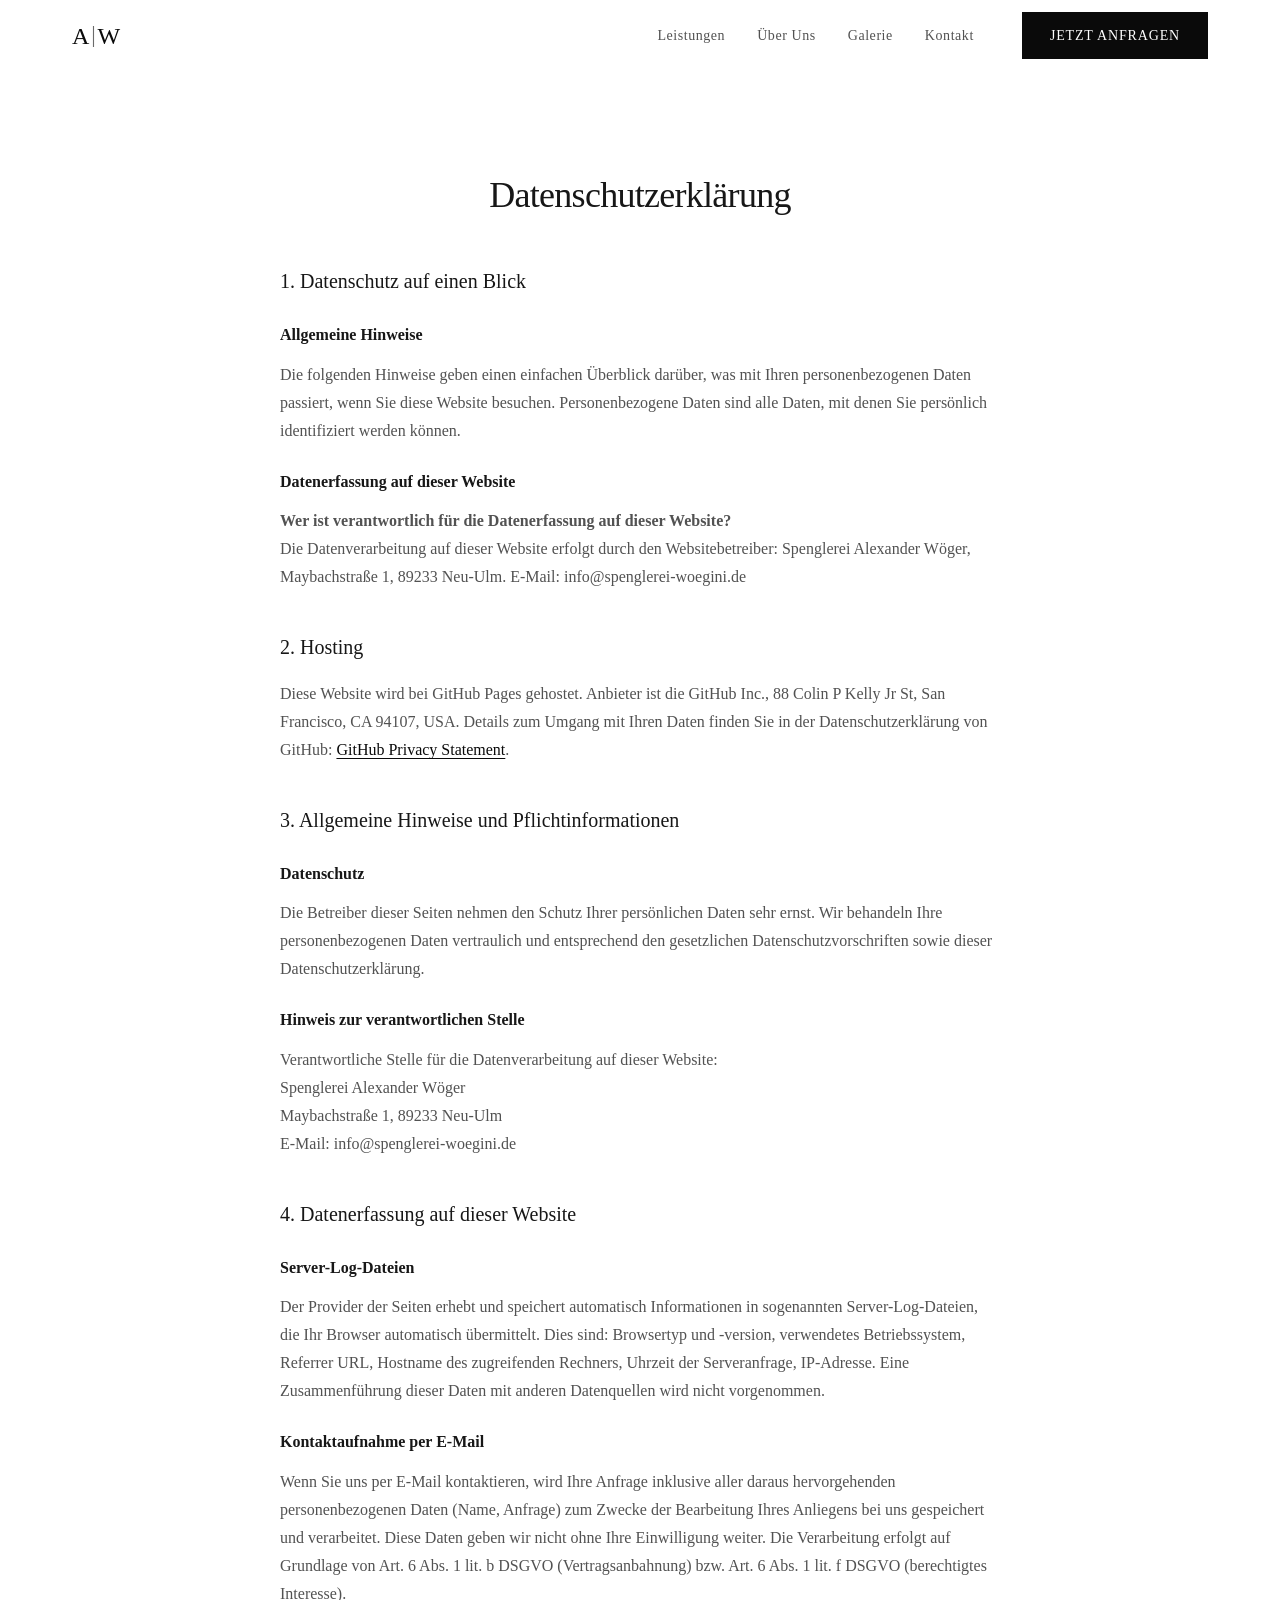
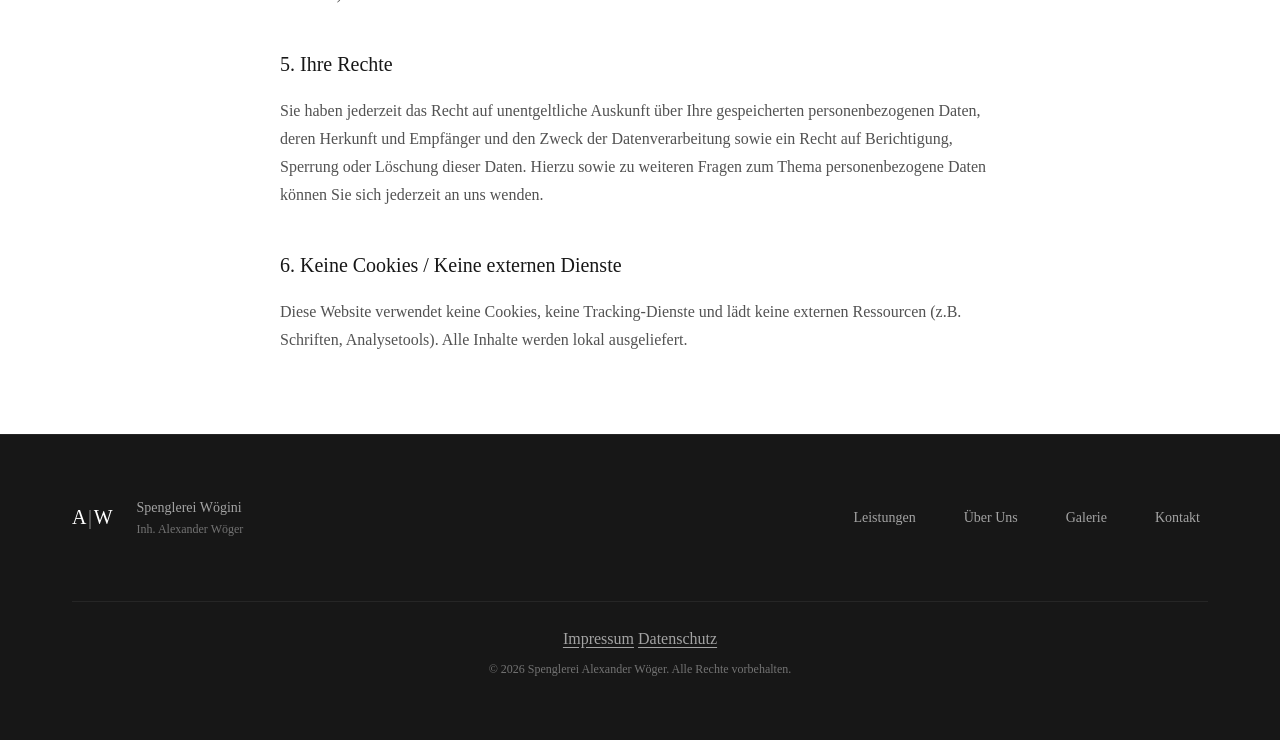
==== datenschutz.html @ 26935b61 "initial Co-authored-by: Copilot <copilot@github.com>" ====
<!DOCTYPE html>
<html lang="de">
<head>
  <meta charset="UTF-8">
  <meta name="viewport" content="width=device-width, initial-scale=1.0">
  <title>Datenschutzerklärung – Spenglerei Wögini</title>
  <meta name="description" content="Datenschutzerklärung der Spenglerei Wögini – Informationen zur Datenverarbeitung gemäß DSGVO.">
  <meta name="robots" content="noindex, follow">
  <link rel="canonical" href="https://spenglerei-woegini.de/datenschutz.html">
  <meta name="theme-color" content="#ffffff">
  <link rel="stylesheet" href="modern-normalize.css">
  <link rel="stylesheet" href="style.css">
</head>
<body>

  <header class="site-header" id="top">
    <nav class="nav" aria-label="Hauptnavigation">
      <a href="/" class="nav-logo" aria-label="Spenglerei Wögini – Startseite">
        <span class="nav-logo-letter">A</span><span class="nav-logo-pipe">|</span><span class="nav-logo-letter">W</span>
      </a>
      <button class="nav-toggle" aria-expanded="false" aria-controls="nav-menu" aria-label="Menü öffnen">
        <span class="nav-toggle-bar"></span>
        <span class="nav-toggle-bar"></span>
        <span class="nav-toggle-bar"></span>
      </button>
      <ul class="nav-menu" id="nav-menu" role="list">
        <li><a href="/#leistungen">Leistungen</a></li>
        <li><a href="/#ueber-uns">Über Uns</a></li>
        <li><a href="/#galerie">Galerie</a></li>
        <li><a href="/#kontakt">Kontakt</a></li>
        <li class="nav-cta"><a href="/#kontakt" class="btn btn-primary btn-nav">Jetzt anfragen</a></li>
      </ul>
    </nav>
  </header>

  <main>
    <section class="legal-section legal-page">
      <div class="container">
        <h1 class="section-title">Datenschutzerklärung</h1>
        <div class="legal-content">
          <h3>1. Datenschutz auf einen Blick</h3>
          <h4>Allgemeine Hinweise</h4>
          <p>Die folgenden Hinweise geben einen einfachen Überblick darüber, was mit Ihren personenbezogenen Daten passiert, wenn Sie diese Website besuchen. Personenbezogene Daten sind alle Daten, mit denen Sie persönlich identifiziert werden können.</p>

          <h4>Datenerfassung auf dieser Website</h4>
          <p><strong>Wer ist verantwortlich für die Datenerfassung auf dieser Website?</strong><br>
          Die Datenverarbeitung auf dieser Website erfolgt durch den Websitebetreiber: Spenglerei Alexander Wöger, Maybachstraße 1, 89233 Neu-Ulm. E-Mail: info@spenglerei-woegini.de</p>

          <h3>2. Hosting</h3>
          <p>Diese Website wird bei GitHub Pages gehostet. Anbieter ist die GitHub Inc., 88 Colin P Kelly Jr St, San Francisco, CA 94107, USA. Details zum Umgang mit Ihren Daten finden Sie in der Datenschutzerklärung von GitHub: <a href="https://docs.github.com/en/site-policy/privacy-policies/github-general-privacy-statement" target="_blank" rel="noopener noreferrer">GitHub Privacy Statement</a>.</p>

          <h3>3. Allgemeine Hinweise und Pflichtinformationen</h3>
          <h4>Datenschutz</h4>
          <p>Die Betreiber dieser Seiten nehmen den Schutz Ihrer persönlichen Daten sehr ernst. Wir behandeln Ihre personenbezogenen Daten vertraulich und entsprechend den gesetzlichen Datenschutzvorschriften sowie dieser Datenschutzerklärung.</p>

          <h4>Hinweis zur verantwortlichen Stelle</h4>
          <p>Verantwortliche Stelle für die Datenverarbeitung auf dieser Website:<br>
          Spenglerei Alexander Wöger<br>
          Maybachstraße 1, 89233 Neu-Ulm<br>
          E-Mail: info@spenglerei-woegini.de</p>

          <h3>4. Datenerfassung auf dieser Website</h3>
          <h4>Server-Log-Dateien</h4>
          <p>Der Provider der Seiten erhebt und speichert automatisch Informationen in sogenannten Server-Log-Dateien, die Ihr Browser automatisch übermittelt. Dies sind: Browsertyp und -version, verwendetes Betriebssystem, Referrer URL, Hostname des zugreifenden Rechners, Uhrzeit der Serveranfrage, IP-Adresse. Eine Zusammenführung dieser Daten mit anderen Datenquellen wird nicht vorgenommen.</p>

          <h4>Kontaktaufnahme per E-Mail</h4>
          <p>Wenn Sie uns per E-Mail kontaktieren, wird Ihre Anfrage inklusive aller daraus hervorgehenden personenbezogenen Daten (Name, Anfrage) zum Zwecke der Bearbeitung Ihres Anliegens bei uns gespeichert und verarbeitet. Diese Daten geben wir nicht ohne Ihre Einwilligung weiter. Die Verarbeitung erfolgt auf Grundlage von Art. 6 Abs. 1 lit. b DSGVO (Vertragsanbahnung) bzw. Art. 6 Abs. 1 lit. f DSGVO (berechtigtes Interesse).</p>

          <h3>5. Ihre Rechte</h3>
          <p>Sie haben jederzeit das Recht auf unentgeltliche Auskunft über Ihre gespeicherten personenbezogenen Daten, deren Herkunft und Empfänger und den Zweck der Datenverarbeitung sowie ein Recht auf Berichtigung, Sperrung oder Löschung dieser Daten. Hierzu sowie zu weiteren Fragen zum Thema personenbezogene Daten können Sie sich jederzeit an uns wenden.</p>

          <h3>6. Keine Cookies / Keine externen Dienste</h3>
          <p>Diese Website verwendet keine Cookies, keine Tracking-Dienste und lädt keine externen Ressourcen (z.B. Schriften, Analysetools). Alle Inhalte werden lokal ausgeliefert.</p>
        </div>
      </div>
    </section>
  </main>

  <footer class="site-footer">
    <div class="container">
      <div class="footer-inner">
        <div class="footer-brand">
          <div class="footer-logo" aria-hidden="true">
            <span>A</span><span>|</span><span>W</span>
          </div>
          <p>Spenglerei Wögini<br><small>Inh. Alexander Wöger</small></p>
        </div>
        <div class="footer-links">
          <a href="/#leistungen">Leistungen</a>
          <a href="/#ueber-uns">Über Uns</a>
          <a href="/#galerie">Galerie</a>
          <a href="/#kontakt">Kontakt</a>
        </div>
        <div class="footer-legal">
          <a href="/impressum.html">Impressum</a>
          <a href="/datenschutz.html">Datenschutz</a>
          <p>&copy; 2026 Spenglerei Alexander Wöger. Alle Rechte vorbehalten.</p>
        </div>
      </div>
    </div>
  </footer>

  <script>
    const navToggle = document.querySelector('.nav-toggle');
    const navMenu = document.querySelector('.nav-menu');
    navToggle.addEventListener('click', () => {
      const expanded = navToggle.getAttribute('aria-expanded') === 'true';
      navToggle.setAttribute('aria-expanded', String(!expanded));
      navMenu.classList.toggle('is-open');
    });
    navMenu.querySelectorAll('a').forEach(link => {
      link.addEventListener('click', () => {
        navToggle.setAttribute('aria-expanded', 'false');
        navMenu.classList.remove('is-open');
      });
    });
  </script>
</body>
</html>
---- style.css ----
/* ===================================================
   SPENGLEREI WÖGINI — Production Website
   Aesthetic: Architectural Precision / Monochrome 3D
   
   Theme: Custom "Architectural Monochrome"
   - Palette: Pure black/white with warm grays
   - Typography: Georgia (logo+display), Georgia (body) 
   - Personality: Industrial precision meets craftsmanship
   - Depth: 3D perspective transforms, layered shadows
   =================================================== */

/* --- Design Tokens (ckm-design-system pattern) --- */
:root {
  /* Primitive Tokens */
  --black: #0a0a0a;
  --white: #ffffff;
  --gray-50: #fafafa;
  --gray-100: #f5f5f5;
  --gray-200: #e5e5e5;
  --gray-300: #d4d4d4;
  --gray-400: #a3a3a3;
  --gray-500: #737373;
  --gray-600: #525252;
  --gray-700: #404040;
  --gray-800: #262626;
  --gray-900: #171717;

  /* Semantic Tokens */
  --color-surface: var(--white);
  --color-surface-alt: var(--gray-50);
  --color-surface-elevated: var(--white);
  --color-surface-inverse: var(--black);
  --color-text-primary: var(--gray-900);
  --color-text-secondary: var(--gray-600);
  --color-text-tertiary: var(--gray-500);
  --color-text-inverse: var(--gray-100);
  --color-border: var(--gray-200);
  --color-border-subtle: var(--gray-100);
  --color-accent: var(--black);

  /* Typography */
  --font-logo: Georgia, "Times New Roman", serif;
  --font-display: Georgia, "Times New Roman", serif;
  --font-body: Georgia, "Times New Roman", serif;

  /* Type Scale (1.25 ratio) */
  --text-xs: 0.75rem;
  --text-sm: 0.875rem;
  --text-base: 1rem;
  --text-lg: 1.125rem;
  --text-xl: 1.25rem;
  --text-2xl: 1.5rem;
  --text-3xl: 1.875rem;
  --text-4xl: 2.25rem;
  --text-5xl: 3rem;

  /* Spacing Scale (4px base) */
  --space-1: 0.25rem;   /* 4px */
  --space-2: 0.5rem;    /* 8px */
  --space-3: 0.75rem;   /* 12px */
  --space-4: 1rem;      /* 16px */
  --space-5: 1.25rem;   /* 20px */
  --space-6: 1.5rem;    /* 24px */
  --space-8: 2rem;      /* 32px */
  --space-10: 2.5rem;   /* 40px */
  --space-12: 3rem;     /* 48px */
  --space-16: 4rem;     /* 64px */
  --space-20: 5rem;     /* 80px */
  --space-24: 6rem;     /* 96px */
  --space-32: 8rem;     /* 128px */

  /* Layout */
  --container-max: 1200px;
  --nav-height: 72px;

  /* Shadows (3D Depth System) */
  --shadow-xs: 0 1px 2px rgba(10,10,10,0.04);
  --shadow-sm: 0 1px 3px rgba(10,10,10,0.06), 0 2px 8px rgba(10,10,10,0.04);
  --shadow-md: 0 4px 12px rgba(10,10,10,0.06), 0 8px 24px rgba(10,10,10,0.04);
  --shadow-lg: 0 8px 24px rgba(10,10,10,0.08), 0 16px 48px rgba(10,10,10,0.06);
  --shadow-xl: 0 16px 32px rgba(10,10,10,0.08), 0 24px 64px rgba(10,10,10,0.1);
  --shadow-3d: 
    0 1px 1px rgba(10,10,10,0.02),
    0 2px 4px rgba(10,10,10,0.03),
    0 4px 8px rgba(10,10,10,0.04),
    0 8px 16px rgba(10,10,10,0.05),
    0 16px 32px rgba(10,10,10,0.04);

  /* Transitions */
  --ease-out: cubic-bezier(0.16, 1, 0.3, 1);
  --ease-in-out: cubic-bezier(0.65, 0, 0.35, 1);
  --duration-fast: 150ms;
  --duration-base: 250ms;
  --duration-slow: 400ms;

  /* Z-Index Scale */
  --z-base: 0;
  --z-above: 10;
  --z-nav: 100;
  --z-overlay: 200;
  --z-modal: 300;
}

/* --- Base Styles --- */
*,
*::before,
*::after {
  box-sizing: border-box;
}

html {
  font-size: 16px;
  scroll-behavior: smooth;
  scroll-padding-top: calc(var(--nav-height) + var(--space-12));
}

body {
  font-family: var(--font-body);
  font-size: var(--text-base);
  line-height: 1.65;
  color: var(--color-text-primary);
  background-color: var(--color-surface);
  -webkit-font-smoothing: antialiased;
  -moz-osx-font-smoothing: grayscale;
  touch-action: manipulation;
  overflow-x: hidden;
}

img {
  display: block;
  max-width: 100%;
  height: auto;
}

a {
  color: var(--color-accent);
  text-decoration: none;
  transition: color var(--duration-fast) var(--ease-out);
}

a:hover {
  color: var(--color-text-secondary);
}

/* --- Focus Styles (Accessibility – CRITICAL) --- */
:focus-visible {
  outline: 2px solid var(--color-accent);
  outline-offset: 3px;
}

.kontakt :focus-visible,
.site-footer :focus-visible {
  outline-color: var(--white);
}

/* --- Scroll Margin for Anchor Navigation --- */
[id] {
  scroll-margin-top: calc(var(--nav-height) + var(--space-12));
}

/* --- Container --- */
.container {
  max-width: var(--container-max);
  margin: 0 auto;
  padding: 0 var(--space-8);
}

/* --- Section Titles --- */
.section-title {
  font-family: var(--font-display);
  font-size: clamp(var(--text-3xl), 4vw, var(--text-4xl));
  font-weight: 400;
  color: var(--color-text-primary);
  text-align: center;
  margin-bottom: var(--space-4);
  letter-spacing: -0.02em;
  text-wrap: balance;
}

.section-subtitle {
  font-size: var(--text-lg);
  color: var(--color-text-tertiary);
  text-align: center;
  margin-bottom: var(--space-16);
  text-wrap: balance;
}

/* --- Buttons (Touch target min 44px) --- */
.btn {
  display: inline-flex;
  align-items: center;
  justify-content: center;
  font-family: var(--font-body);
  font-size: var(--text-sm);
  font-weight: 400;
  letter-spacing: 0.06em;
  text-transform: uppercase;
  padding: 0.875rem 2rem;
  min-height: 48px;
  border: none;
  cursor: pointer;
  transition: 
    background-color var(--duration-base) var(--ease-out),
    box-shadow var(--duration-base) var(--ease-out),
    transform var(--duration-fast) var(--ease-out);
}

.btn-primary {
  background-color: var(--color-accent);
  color: var(--white);
  box-shadow: var(--shadow-md);
}

.btn-primary:hover {
  background-color: var(--gray-800);
  color: var(--white);
  box-shadow: var(--shadow-lg);
  transform: translateY(-2px);
}

.btn-primary:active {
  transform: translateY(0);
  box-shadow: var(--shadow-sm);
}

.btn-lg {
  font-size: var(--text-base);
  padding: 1.1rem 2.75rem;
  min-height: 52px;
}

/* ===================================================
   NAVIGATION
   =================================================== */
.site-header {
  position: fixed;
  top: 0;
  left: 0;
  right: 0;
  z-index: var(--z-nav);
  height: var(--nav-height);
  background-color: rgba(255, 255, 255, 0.92);
  backdrop-filter: blur(16px);
  -webkit-backdrop-filter: blur(16px);
  border-bottom: 1px solid transparent;
  transition: 
    border-color var(--duration-base) var(--ease-out),
    box-shadow var(--duration-base) var(--ease-out);
}

.site-header.is-scrolled {
  border-bottom-color: var(--color-border);
  box-shadow: var(--shadow-xs);
}

.nav {
  display: flex;
  align-items: center;
  justify-content: space-between;
  max-width: var(--container-max);
  margin: 0 auto;
  padding: 0 var(--space-8);
  height: 100%;
}

.nav-logo {
  display: flex;
  align-items: center;
  gap: 0;
  text-decoration: none;
  transition: opacity var(--duration-fast) var(--ease-out);
}

.nav-logo:hover {
  opacity: 0.7;
}

.nav-logo-letter {
  font-family: var(--font-logo);
  font-size: 1.5rem;
  font-weight: 400;
  color: var(--black);
  line-height: 1;
}

.nav-logo-pipe {
  font-family: var(--font-logo);
  font-size: 1.4rem;
  font-weight: 300;
  color: var(--black);
  margin: 0 0.08em;
  line-height: 1;
  opacity: 0.6;
}

.nav-menu {
  display: flex;
  align-items: center;
  gap: var(--space-8);
  list-style: none;
  margin: 0;
  padding: 0;
}

.nav-menu a {
  font-size: var(--text-sm);
  font-weight: 400;
  letter-spacing: 0.04em;
  color: var(--color-text-secondary);
  padding: var(--space-2) 0;
  position: relative;
  transition: color var(--duration-fast) var(--ease-out);
}

.nav-menu a::after {
  content: "";
  position: absolute;
  bottom: -2px;
  left: 0;
  width: 0;
  height: 1px;
  background-color: var(--color-accent);
  transition: width var(--duration-base) var(--ease-out);
}

.nav-menu a:hover {
  color: var(--color-text-primary);
}

.nav-menu a:hover::after {
  width: 100%;
}

/* Hamburger (min 44px touch target) */
.nav-toggle {
  display: none;
  flex-direction: column;
  justify-content: center;
  align-items: center;
  gap: 5px;
  width: 48px;
  height: 48px;
  padding: 12px;
  background: none;
  border: none;
  cursor: pointer;
  -webkit-tap-highlight-color: transparent;
}

.nav-toggle-bar {
  display: block;
  width: 22px;
  height: 2px;
  background-color: var(--black);
  transition: 
    transform var(--duration-base) var(--ease-out),
    opacity var(--duration-fast) var(--ease-out);
  transform-origin: center;
}

/* Animated hamburger → X */
.nav-toggle[aria-expanded="true"] .nav-toggle-bar:nth-child(1) {
  transform: translateY(7px) rotate(45deg);
}

.nav-toggle[aria-expanded="true"] .nav-toggle-bar:nth-child(2) {
  opacity: 0;
}

.nav-toggle[aria-expanded="true"] .nav-toggle-bar:nth-child(3) {
  transform: translateY(-7px) rotate(-45deg);
}

/* ===================================================
   HERO
   =================================================== */
.hero {
  padding-top: calc(var(--nav-height) + var(--space-20));
  padding-bottom: var(--space-32);
  background-color: #e8e8e8;
  position: relative;
  overflow: hidden;
}

/* Brushed metal — diagonal streaks */
.hero::before {
  content: "";
  position: absolute;
  inset: 0;
  background:
    repeating-linear-gradient(
      135deg,
      transparent,
      transparent 1px,
      rgba(255,255,255,0.07) 1px,
      rgba(255,255,255,0.07) 2px,
      transparent 2px,
      transparent 4px
    ),
    repeating-linear-gradient(
      135deg,
      transparent,
      transparent 3px,
      rgba(0,0,0,0.03) 3px,
      rgba(0,0,0,0.03) 4px,
      transparent 4px,
      transparent 9px
    ),
    linear-gradient(135deg, rgba(255,255,255,0.15) 0%, transparent 40%, rgba(0,0,0,0.06) 70%, transparent 100%);
  pointer-events: none;
}

/* Fine noise grain for metallic texture */
.hero::after {
  content: "";
  position: absolute;
  inset: 0;
  opacity: 0.06;
  background-image: url("data:image/svg+xml,%3Csvg viewBox='0 0 256 256' xmlns='http://www.w3.org/2000/svg'%3E%3Cfilter id='n'%3E%3CfeTurbulence type='fractalNoise' baseFrequency='1.2' numOctaves='4' stitchTiles='stitch'/%3E%3C/filter%3E%3Crect width='100%25' height='100%25' filter='url(%23n)'/%3E%3C/svg%3E");
  background-size: 150px;
  mix-blend-mode: multiply;
  pointer-events: none;
}

.hero-inner {
  max-width: var(--container-max);
  margin: 0 auto;
  padding: 0 var(--space-8);
  display: grid;
  grid-template-columns: 1fr 1fr;
  gap: var(--space-16);
  align-items: center;
  position: relative;
  z-index: 1;
}

.hero-content {
  position: relative;
}

/* Logo — Georgia only */
.hero-logo {
  display: flex;
  align-items: center;
  margin-bottom: var(--space-8);
  animation: fadeInUp 0.8s var(--ease-out) 0.1s both;
}

.hero-logo-letter {
  font-family: var(--font-logo);
  font-size: clamp(4rem, 8vw, 5.5rem);
  font-weight: 400;
  color: var(--black);
  line-height: 1;
  display: inline-block;
  width: 0.72em;
  text-align: center;
}

.hero-logo-pipe {
  font-family: var(--font-logo);
  font-size: clamp(3.5rem, 7vw, 5rem);
  font-weight: 300;
  color: var(--black);
  margin: 0 0.04em;
  line-height: 1;
  opacity: 0.5;
}

.hero-title {
  font-family: var(--font-display);
  font-size: clamp(var(--text-xl), 2.5vw, var(--text-2xl));
  font-weight: 400;
  color: var(--color-text-primary);
  letter-spacing: 0.12em;
  text-transform: uppercase;
  margin-bottom: var(--space-6);
  animation: fadeInUp 0.8s var(--ease-out) 0.2s both;
  text-wrap: balance;
}

.hero-slogan {
  font-family: var(--font-display);
  font-size: clamp(var(--text-lg), 2vw, var(--text-xl));
  font-style: italic;
  font-weight: 400;
  color: var(--color-text-secondary);
  margin-bottom: var(--space-8);
  animation: fadeInUp 0.8s var(--ease-out) 0.35s both;
}

/* Title Carousel */
.hero-carousel {
  height: 24px;
  overflow: hidden;
  margin-bottom: var(--space-10);
  animation: fadeInUp 0.8s var(--ease-out) 0.5s both;
}

.hero-carousel-track {
  display: flex;
  flex-direction: column;
  animation: heroCarousel 12s var(--ease-in-out) 2s infinite;
}

.hero-carousel-track span {
  font-family: var(--font-display);
  font-size: var(--text-base);
  font-style: italic;
  color: var(--color-text-tertiary);
  letter-spacing: 0.04em;
  height: 24px;
  line-height: 24px;
  flex-shrink: 0;
}

@keyframes heroCarousel {
  0%, 16%    { transform: translateY(0); }
  20%, 36%   { transform: translateY(-24px); }
  40%, 56%   { transform: translateY(-48px); }
  60%, 76%   { transform: translateY(-72px); }
  80%, 96%   { transform: translateY(-96px); }
  100%       { transform: translateY(0); }
}

.hero .btn {
  animation: fadeInUp 0.8s var(--ease-out) 0.65s both;
}

/* Portrait — 3D perspective frame */
.hero-portrait {
  position: relative;
  z-index: 1;
  display: flex;
  flex-direction: column;
  align-items: center;
  animation: fadeInUp 0.8s var(--ease-out) 0.3s both;
}

.hero-portrait-frame {
  position: relative;
  width: 100%;
  max-width: 520px;
  aspect-ratio: 4 / 3;
  overflow: hidden;
  /* Multi-layer 3D shadow for depth */
  box-shadow: var(--shadow-3d);
  /* 3D tilt */
  transform: perspective(1000px) rotateY(-4deg) rotateX(2deg);
  transition: 
    transform var(--duration-slow) var(--ease-out),
    box-shadow var(--duration-slow) var(--ease-out);
}

.hero-portrait-frame:hover {
  transform: perspective(1000px) rotateY(-1deg) rotateX(0.5deg);
  box-shadow: var(--shadow-xl);
}

.hero-portrait-frame img {
  width: 100%;
  height: 100%;
  object-fit: cover;
  object-position: center center;
}

/* Architectural frame lines */
.hero-portrait-frame::before {
  content: "";
  position: absolute;
  inset: var(--space-4);
  border: 1px solid rgba(255,255,255,0.2);
  pointer-events: none;
  z-index: 1;
}

.hero-portrait-frame::after {
  content: "";
  position: absolute;
  inset: 0;
  background: linear-gradient(180deg, transparent 60%, rgba(10,10,10,0.15) 100%);
  pointer-events: none;
}

.hero-portrait-caption {
  margin-top: var(--space-6);
  font-family: var(--font-display);
  font-size: var(--text-base);
  color: var(--color-text-secondary);
  text-align: center;
  line-height: 1.5;
}

.hero-portrait-caption span {
  font-size: var(--text-sm);
  color: var(--color-text-tertiary);
  font-style: italic;
}

/* ===================================================
   LEISTUNGEN (Services)
   =================================================== */
.leistungen {
  padding: var(--space-20) 0;
  background-color: var(--color-surface);
  position: relative;
}

.services-grid {
  display: grid;
  grid-template-columns: repeat(3, 1fr);
  gap: var(--space-6);
}

.service-card {
  background: var(--color-surface);
  border: 1px solid var(--color-border);
  padding: var(--space-10);
  position: relative;
  /* 3D card depth */
  box-shadow: var(--shadow-3d);
  transform: perspective(800px) translateZ(0);
  transition: 
    transform var(--duration-base) var(--ease-out),
    box-shadow var(--duration-base) var(--ease-out),
    border-color var(--duration-base) var(--ease-out);
}

.service-card:hover {
  box-shadow: var(--shadow-lg);
  transform: perspective(800px) translateZ(8px);
  border-color: var(--gray-300);
}

/* Top accent line */
.service-card::before {
  content: "";
  position: absolute;
  top: 0;
  left: 0;
  right: 0;
  height: 2px;
  background: var(--black);
  transform: scaleX(0);
  transform-origin: left;
  transition: transform var(--duration-base) var(--ease-out);
}

.service-card:hover::before {
  transform: scaleX(1);
}

.service-card-icon {
  width: 44px;
  height: 44px;
  margin-bottom: var(--space-6);
  color: var(--black);
}

.service-card-icon svg {
  width: 100%;
  height: 100%;
}

.service-card h3 {
  font-family: var(--font-display);
  font-size: var(--text-lg);
  font-weight: 400;
  color: var(--color-text-primary);
  margin-bottom: var(--space-3);
}

.service-card p {
  font-size: var(--text-sm);
  color: var(--color-text-secondary);
  line-height: 1.7;
  margin-bottom: var(--space-6);
}

.service-card-btn {
  font-family: var(--font-body);
  font-size: var(--text-xs);
  font-weight: 400;
  color: var(--color-text-primary);
  background: none;
  border: none;
  padding: var(--space-3) 0;
  cursor: pointer;
  letter-spacing: 0.08em;
  text-transform: uppercase;
  border-bottom: 1px solid var(--color-border);
  transition: border-color var(--duration-fast) var(--ease-out);
  min-height: 44px;
  display: inline-flex;
  align-items: center;
  -webkit-tap-highlight-color: transparent;
}

.service-card-btn:hover {
  border-color: var(--color-accent);
}

.service-card-btn[aria-expanded="true"] {
  border-color: var(--color-accent);
}

/* Service Detail (expandable) */
.service-detail {
  margin-top: var(--space-6);
  padding-top: var(--space-6);
  border-top: 1px solid var(--color-border-subtle);
  animation: fadeIn var(--duration-base) var(--ease-out);
}

@keyframes fadeIn {
  from { opacity: 0; }
  to { opacity: 1; }
}

.service-detail ul {
  list-style: none;
  padding: 0;
  margin: 0;
}

.service-detail li {
  font-size: var(--text-sm);
  color: var(--color-text-secondary);
  padding: var(--space-2) 0;
  padding-left: var(--space-6);
  position: relative;
  line-height: 1.6;
}

.service-detail li::before {
  content: "";
  position: absolute;
  left: 0;
  top: 50%;
  width: 10px;
  height: 1px;
  background-color: var(--gray-400);
}

/* Extra Services */
.services-extra {
  text-align: center;
  margin-top: var(--space-8);
}

.services-extra h3 {
  font-family: var(--font-display);
  font-size: var(--text-base);
  font-weight: 400;
  color: var(--color-text-secondary);
  margin-bottom: var(--space-6);
}

.services-extra-list {
  list-style: none;
  padding: 0;
  margin: 0;
  display: flex;
  flex-wrap: wrap;
  justify-content: center;
  gap: var(--space-3);
}

.services-extra-list li {
  font-size: var(--text-xs);
  color: var(--color-text-secondary);
  padding: var(--space-1) var(--space-4);
  border: 1px solid var(--color-border);
  background: var(--color-surface-elevated);
  transition: border-color var(--duration-fast) var(--ease-out);
}

.services-extra-list li:hover {
  border-color: var(--gray-400);
}

/* ===================================================
   ÜBER UNS (About)
   =================================================== */
.ueber-uns {
  padding: var(--space-20) 0;
  background-color: var(--color-surface);
  position: relative;
}

/* Subtle texture */
.ueber-uns::before {
  content: "";
  position: absolute;
  inset: 0;
  opacity: 0.015;
  background-image: url("data:image/svg+xml,%3Csvg viewBox='0 0 256 256' xmlns='http://www.w3.org/2000/svg'%3E%3Cfilter id='n'%3E%3CfeTurbulence type='fractalNoise' baseFrequency='0.8' numOctaves='3' stitchTiles='stitch'/%3E%3C/filter%3E%3Crect width='100%25' height='100%25' filter='url(%23n)'/%3E%3C/svg%3E");
  pointer-events: none;
}

.about-content {
  display: grid;
  grid-template-columns: 1fr 2fr;
  gap: var(--space-16);
  align-items: start;
  position: relative;
}

/* About portrait */
.about-portrait {
  display: flex;
  flex-direction: column;
  align-items: center;
}

.about-portrait-frame {
  position: relative;
  width: 100%;
  aspect-ratio: 3 / 4;
  overflow: hidden;
  box-shadow: var(--shadow-3d);
  transform: perspective(800px) rotateY(3deg) rotateX(1deg);
  transition: transform var(--duration-slow) var(--ease-out);
}

.about-portrait-frame:hover {
  transform: perspective(800px) rotateY(1deg) rotateX(0.5deg);
}

.about-portrait-frame img {
  width: 100%;
  height: 100%;
  object-fit: cover;
  object-position: center top;
}

.about-portrait-caption {
  margin-top: var(--space-4);
  font-family: var(--font-display);
  font-size: var(--text-sm);
  color: var(--color-text-secondary);
  text-align: center;
  line-height: 1.5;
}

.about-portrait-caption span {
  font-size: var(--text-xs);
  color: var(--color-text-tertiary);
}

.about-text p {
  font-size: var(--text-base);
  line-height: 1.8;
  color: var(--color-text-secondary);
  margin-bottom: var(--space-6);
}

.about-text p:last-child {
  margin-bottom: 0;
}

.about-highlight {
  font-family: var(--font-display);
  font-size: var(--text-lg);
  color: var(--color-text-primary);
  padding-top: var(--space-6);
  border-top: 1px solid var(--color-border);
  margin-top: var(--space-6);
}

/* Stats — horizontal row below text */
.about-stats {
  display: flex;
  flex-direction: row;
  gap: 0;
  padding: var(--space-8);
  margin-top: var(--space-10);
  background: var(--color-surface-elevated);
  box-shadow: var(--shadow-lg);
}

.stat {
  flex: 1;
  text-align: center;
  padding: var(--space-4) var(--space-6);
  border-right: 1px solid var(--color-border-subtle);
}

.stat:last-child {
  border-right: none;
}

.stat-number {
  display: block;
  font-family: var(--font-display);
  font-size: var(--text-2xl);
  font-weight: 400;
  font-variant-numeric: tabular-nums;
  color: var(--color-text-primary);
  margin-bottom: var(--space-1);
}

.stat-label {
  font-size: var(--text-xs);
  color: var(--color-text-tertiary);
  text-transform: uppercase;
  letter-spacing: 0.12em;
}

/* ===================================================
   GALERIE (Gallery)
   =================================================== */
.galerie {
  padding: var(--space-20) 0 var(--space-12);
  background-color: var(--color-surface-alt);
  overflow: hidden;
}

.gallery-strip {
  margin-top: var(--space-10);
  overflow-x: auto;
  position: relative;
  -webkit-overflow-scrolling: touch;
  scrollbar-width: none;
  cursor: grab;
  user-select: none;
}

.gallery-strip:active {
  cursor: grabbing;
}

.gallery-strip::-webkit-scrollbar {
  display: none;
}

/* Fade edges - on .galerie to stay fixed over scroll */
.galerie {
  position: relative;
}

.galerie::before,
.galerie::after {
  content: "";
  position: absolute;
  top: 0;
  bottom: 0;
  width: 100px;
  z-index: var(--z-above);
  pointer-events: none;
}

.galerie::before {
  left: 0;
  background: linear-gradient(90deg, var(--color-surface-alt), transparent);
}

.galerie::after {
  right: 0;
  background: linear-gradient(270deg, var(--color-surface-alt), transparent);
}

.gallery-track {
  display: flex;
  gap: var(--space-4);
  width: max-content;
  padding: 0 var(--space-8);
}

.gallery-item {
  flex-shrink: 0;
  width: 320px;
  overflow: visible;
  margin: 0;
  box-shadow: var(--shadow-md);
  cursor: grab;
  /* 3D lift on hover */
  transform: perspective(600px) translateZ(0);
  transition: 
    box-shadow var(--duration-base) var(--ease-out),
    transform var(--duration-base) var(--ease-out);
}

.gallery-item img {
  display: block;
  width: 100%;
  height: 240px;
  object-fit: cover;
  -webkit-user-drag: none;
  user-select: none;
  pointer-events: none;
}

.gallery-item:hover {
  box-shadow: var(--shadow-lg);
  transform: perspective(600px) translateZ(10px);
}

.gallery-item:hover img {
  transform: scale(1.04);
}

@keyframes galleryScroll {
  0% {
    transform: translateX(0);
  }
  100% {
    transform: translateX(-50%);
  }
}

/* ===================================================
   KONTAKT (Contact)
   =================================================== */
.kontakt {
  padding: var(--space-20) 0;
  background-color: var(--color-surface-inverse);
  color: var(--color-text-inverse);
  position: relative;
}

/* Architectural corner accent */
.kontakt::before {
  content: "";
  position: absolute;
  top: var(--space-12);
  left: var(--space-12);
  width: 60px;
  height: 60px;
  border-left: 1px solid var(--gray-700);
  border-top: 1px solid var(--gray-700);
  pointer-events: none;
  opacity: 0.5;
}

.kontakt::after {
  content: "";
  position: absolute;
  bottom: var(--space-12);
  right: var(--space-12);
  width: 60px;
  height: 60px;
  border-right: 1px solid var(--gray-700);
  border-bottom: 1px solid var(--gray-700);
  pointer-events: none;
  opacity: 0.5;
}

.kontakt .section-title {
  color: var(--white);
}

.kontakt .section-subtitle {
  color: var(--gray-400);
}

.contact-grid {
  display: grid;
  grid-template-columns: 1fr 1fr;
  gap: var(--space-16);
  align-items: start;
}

.contact-info {
  display: flex;
  flex-direction: column;
  gap: var(--space-8);
}

.contact-item h3 {
  font-family: var(--font-display);
  font-size: var(--text-xs);
  font-weight: 400;
  text-transform: uppercase;
  letter-spacing: 0.12em;
  color: var(--gray-400);
  margin-bottom: var(--space-2);
}

.contact-item address,
.contact-item p {
  font-style: normal;
  font-size: var(--text-base);
  line-height: 1.75;
  color: var(--gray-200);
}

.contact-item a {
  color: var(--white);
  border-bottom: 1px solid var(--gray-600);
  padding-bottom: 2px;
  transition: border-color var(--duration-fast) var(--ease-out);
}

.contact-item a:hover {
  color: var(--white);
  border-color: var(--white);
}

.contact-cta {
  display: flex;
  flex-direction: column;
  align-items: flex-start;
  gap: var(--space-6);
}

.contact-cta-buttons {
  display: flex;
  flex-direction: column;
  gap: var(--space-3);
  width: 100%;
}

.contact-cta-buttons .btn {
  text-align: center;
  width: 100%;
}

.contact-cta p {
  font-size: var(--text-lg);
  color: var(--gray-300);
  line-height: 1.75;
}

.kontakt .btn-primary {
  background-color: var(--white);
  color: var(--black);
}

.kontakt .btn-primary:hover {
  background-color: var(--gray-200);
  color: var(--black);
  transform: translateY(-2px);
}

/* ===================================================
   FOOTER
   =================================================== */
.site-footer {
  padding: var(--space-12) 0;
  background-color: var(--gray-900);
  border-top: 1px solid var(--gray-800);
}

.footer-inner {
  display: flex;
  align-items: center;
  justify-content: space-between;
  flex-wrap: wrap;
  gap: var(--space-8);
}

.footer-brand {
  display: flex;
  align-items: center;
  gap: var(--space-6);
}

.footer-logo {
  font-family: var(--font-logo);
  font-size: var(--text-xl);
  color: var(--white);
  display: flex;
  align-items: center;
}

.footer-logo span:nth-child(2) {
  font-weight: 300;
  margin: 0 0.08em;
  opacity: 0.5;
}

.footer-brand p {
  font-size: var(--text-sm);
  color: var(--gray-400);
  line-height: 1.5;
}

.footer-brand small {
  font-size: var(--text-xs);
  color: var(--gray-500);
}

.footer-links {
  display: flex;
  gap: var(--space-8);
}

.footer-links a {
  font-size: var(--text-sm);
  color: var(--gray-400);
  transition: color var(--duration-fast) var(--ease-out);
  padding: var(--space-2);
  min-height: 44px;
  display: inline-flex;
  align-items: center;
}

.footer-links a:hover {
  color: var(--white);
}

.footer-legal p {
  font-size: var(--text-xs);
  color: var(--gray-500);
  margin-top: var(--space-2);
}

/* ===================================================
   ANIMATIONS
   =================================================== */
@keyframes fadeInUp {
  from {
    opacity: 0;
    transform: translateY(20px);
  }
  to {
    opacity: 1;
    transform: translateY(0);
  }
}

/* ===================================================
   SCROLL-TRIGGERED 3D REVEALS
   =================================================== */

/* Base state — hidden until in view */
[data-reveal] {
  opacity: 0;
  transition:
    opacity 0.7s var(--ease-out),
    transform 0.7s var(--ease-out);
  will-change: opacity, transform;
}

[data-reveal="up"] {
  transform: perspective(800px) translateY(60px) rotateX(4deg);
}

[data-reveal="left"] {
  transform: perspective(800px) translateX(-40px) rotateY(6deg);
}

[data-reveal="right"] {
  transform: perspective(800px) translateX(40px) rotateY(-6deg);
}

[data-reveal="scale"] {
  transform: perspective(800px) scale(0.92) translateZ(-30px);
}

/* Revealed state */
[data-reveal].is-visible {
  opacity: 1;
  transform: perspective(800px) translateY(0) translateX(0) rotateX(0) rotateY(0) scale(1) translateZ(0);
}

/* Staggered children */
[data-reveal-stagger] > * {
  opacity: 0;
  transform: perspective(600px) translateY(40px) rotateX(3deg);
  transition:
    opacity 0.5s var(--ease-out),
    transform 0.5s var(--ease-out);
}

[data-reveal-stagger].is-visible > *:nth-child(1) { transition-delay: 0.05s; }
[data-reveal-stagger].is-visible > *:nth-child(2) { transition-delay: 0.12s; }
[data-reveal-stagger].is-visible > *:nth-child(3) { transition-delay: 0.19s; }
[data-reveal-stagger].is-visible > *:nth-child(4) { transition-delay: 0.26s; }
[data-reveal-stagger].is-visible > *:nth-child(5) { transition-delay: 0.33s; }
[data-reveal-stagger].is-visible > *:nth-child(6) { transition-delay: 0.40s; }

[data-reveal-stagger].is-visible > * {
  opacity: 1;
  transform: perspective(600px) translateY(0) rotateX(0);
}

/* Respect motion preference */
@media (prefers-reduced-motion: reduce) {
  [data-reveal],
  [data-reveal-stagger] > * {
    opacity: 1;
    transform: none;
    transition: none;
  }
}

/* ===================================================
   RESPONSIVE
   =================================================== */

/* Tablet (1024px) */
@media (max-width: 1024px) {
  .hero-inner {
    gap: var(--space-10);
  }

  .services-grid {
    grid-template-columns: repeat(2, 1fr);
  }

  .about-content {
    grid-template-columns: 1fr;
    gap: var(--space-10);
  }

  .about-portrait {
    max-width: 280px;
  }

  .about-portrait-frame {
    transform: none;
  }

  .about-portrait-frame:hover {
    transform: none;
  }

  .kontakt::before,
  .kontakt::after {
    display: none;
  }

  .contact-grid {
    gap: var(--space-10);
  }
}

/* Mobile CTA: hidden on desktop, shown on mobile */
.nav-cta-mobile {
  display: none;
}

.nav-cta-desktop {
  display: list-item;
}

/* Mobile (768px) */
@media (max-width: 768px) {
  :root {
    --nav-height: 64px;
  }

  .container {
    padding: 0 var(--space-5);
  }

  .section-title {
    font-size: var(--text-2xl);
    margin-bottom: var(--space-3);
  }

  .section-subtitle {
    font-size: var(--text-base);
    margin-bottom: var(--space-10);
  }

  /* Nav mobile */
  .nav {
    padding: 0 var(--space-5);
  }

  .nav-toggle {
    display: flex;
  }

  .nav-cta-mobile {
    display: inline-flex;
    margin-left: auto;
    margin-right: 0;
    font-size: var(--text-xs);
    padding: 0 1.2rem;
    min-height: 48px;
    border-top-right-radius: 0;
    border-bottom-right-radius: 0;
  }

  .nav-cta-mobile:hover {
    transform: none;
  }

  .nav-toggle {
    display: flex;
    border: 2px solid var(--color-accent);
    border-left: none;
    border-radius: 0 var(--radius-sm) var(--radius-sm) 0;
  }

  .nav-cta-desktop {
    display: none;
  }

  .site-header {
    background-color: var(--white);
    backdrop-filter: none;
    -webkit-backdrop-filter: none;
  }

  .nav-menu {
    position: fixed;
    top: var(--nav-height);
    left: 0;
    right: 0;
    bottom: 0;
    flex-direction: column;
    align-items: center;
    justify-content: center;
    gap: var(--space-12);
    background: var(--white);
    backdrop-filter: none;
    -webkit-backdrop-filter: none;
    transform: translateY(-100%);
    opacity: 0;
    pointer-events: none;
    transition: 
      transform var(--duration-base) var(--ease-out),
      opacity var(--duration-base) var(--ease-out);
    z-index: var(--z-overlay);
  }

  .nav-menu.is-open {
    transform: translateY(0);
    opacity: 1;
    pointer-events: auto;
  }

  .nav-menu a {
    font-size: var(--text-2xl);
    font-family: var(--font-display);
    letter-spacing: 0.06em;
  }

  .nav-menu a::after {
    bottom: -4px;
    height: 1px;
  }

  /* ---- Hero mobile ---- */
  .hero {
    padding-top: calc(var(--nav-height) + var(--space-8));
    padding-bottom: var(--space-12);
  }

  .hero-inner {
    grid-template-columns: 1fr;
    gap: var(--space-8);
    text-align: center;
  }

  /* Hero image on mobile — full width, landscape */
  .hero-portrait {
    order: -1;
  }

  .hero-portrait-frame {
    max-width: 100%;
    margin: 0 auto;
    transform: none;
    box-shadow: var(--shadow-lg);
    border: 1px solid var(--gray-200);
  }

  .hero-portrait-frame:hover {
    transform: none;
  }

  .hero-portrait-frame::before {
    inset: var(--space-3);
  }

  /* Logo compact on mobile */
  .hero-logo {
    justify-content: center;
    margin-bottom: var(--space-4);
  }

  .hero-logo-letter {
    font-size: 3.5rem;
  }

  .hero-logo-pipe {
    font-size: 3rem;
  }

  .hero-title {
    font-size: var(--text-lg);
    letter-spacing: 0.1em;
    margin-bottom: var(--space-4);
  }

  .hero-slogan {
    font-size: var(--text-base);
    margin-bottom: var(--space-6);
  }

  .hero-carousel {
    justify-content: center;
    margin-bottom: var(--space-8);
  }

  /* Full-width CTA on mobile */
  .hero .btn {
    width: 100%;
    max-width: 320px;
  }

  /* ---- Services mobile ---- */
  .leistungen {
    padding: var(--space-16) 0;
  }

  .services-grid {
    grid-template-columns: 1fr;
    gap: var(--space-3);
  }

  .service-card {
    box-shadow: var(--shadow-xs);
    transform: none;
    padding: var(--space-6);
    border-color: var(--color-border-subtle);
    /* Horizontal layout on mobile */
    display: grid;
    grid-template-columns: 44px 1fr;
    grid-template-rows: auto auto auto;
    column-gap: var(--space-4);
    row-gap: var(--space-1);
  }

  .service-card:hover {
    transform: none;
    box-shadow: var(--shadow-sm);
  }

  .service-card::before {
    display: none;
  }

  .service-card-icon {
    grid-row: 1 / 3;
    margin-bottom: 0;
    align-self: start;
    margin-top: var(--space-1);
  }

  .service-card h3 {
    font-size: var(--text-base);
    margin-bottom: 0;
  }

  .service-card p {
    grid-column: 2;
    font-size: var(--text-sm);
    margin-bottom: var(--space-2);
    line-height: 1.5;
  }

  .service-card-btn {
    grid-column: 1 / -1;
    font-size: var(--text-xs);
    min-height: 40px;
    padding: var(--space-2) 0;
    border-top: 1px solid var(--color-border-subtle);
    border-bottom: none;
    margin-top: var(--space-3);
    justify-content: center;
  }

  .service-detail {
    grid-column: 1 / -1;
    margin-top: var(--space-4);
    padding-top: var(--space-4);
  }

  .services-extra {
    padding-top: var(--space-8);
  }

  .services-extra h3 {
    font-size: var(--text-base);
  }

  .services-extra-list {
    gap: var(--space-2);
  }

  .services-extra-list li {
    font-size: var(--text-xs);
    padding: var(--space-2) var(--space-4);
  }

  /* ---- About mobile ---- */
  .ueber-uns {
    padding: var(--space-16) 0;
  }

  .ueber-uns .container {
    padding-inline: var(--space-8);
  }

  .about-portrait {
    max-width: 200px;
    margin: 0 auto;
  }

  .about-text p {
    font-size: var(--text-sm);
    line-height: 1.7;
    margin-bottom: var(--space-4);
  }

  .about-highlight {
    font-size: var(--text-base);
  }

  .about-stats {
    padding: var(--space-4);
    margin-top: var(--space-8);
  }

  .stat {
    padding: var(--space-3) var(--space-4);
    min-width: 0;
  }

  .stat-number {
    font-size: var(--text-lg);
  }

  .stat-label {
    font-size: 0.65rem;
    letter-spacing: 0.08em;
  }

  /* ---- Gallery mobile ---- */
  .galerie {
    padding: var(--space-16) 0 var(--space-10);
  }

  .gallery-item {
    width: 260px;
  }

  .gallery-item img {
    height: 195px;
  }

  .galerie::before,
  .galerie::after {
    width: 24px;
  }

  /* ---- Contact mobile ---- */
  .kontakt {
    padding: var(--space-16) 0;
  }

  .kontakt::before,
  .kontakt::after {
    display: none;
  }

  .contact-grid {
    grid-template-columns: 1fr;
    gap: var(--space-10);
  }

  .contact-cta {
    order: -1;
    align-items: center;
  }

  .contact-cta-buttons {
    flex-direction: column;
    width: 100%;
  }

  .contact-cta-buttons .btn {
    text-align: center;
  }

  .contact-cta p {
    font-size: var(--text-base);
    text-align: center;
  }

  .contact-cta .btn {
    text-align: center;
    justify-content: center;
    width: 100%;
  }

  /* ---- Footer mobile ---- */
  .footer-inner {
    flex-direction: column;
    align-items: center;
    text-align: center;
    gap: var(--space-6);
  }

  .footer-brand {
    flex-direction: column;
    gap: var(--space-3);
  }

  .footer-links {
    flex-wrap: wrap;
    justify-content: center;
    gap: var(--space-3) var(--space-6);
  }
}

/* Small mobile (400px) */
@media (max-width: 400px) {
  .container {
    padding: 0 var(--space-4);
  }

  .nav {
    padding: 0 var(--space-4);
  }

  .hero-logo-letter {
    font-size: 3rem;
  }

  .hero-logo-pipe {
    font-size: 2.5rem;
  }

  .hero-portrait-frame {
    max-width: 100%;
  }

  .hero-title {
    font-size: var(--text-base);
    letter-spacing: 0.08em;
  }

  .services-extra-list {
    flex-direction: row;
    flex-wrap: wrap;
    justify-content: center;
  }

  .gallery-item {
    width: 220px;
  }

  .gallery-item img {
    height: 165px;
  }

  .stat {
    padding: var(--space-3) 0;
  }

  .stat-number {
    font-size: var(--text-lg);
  }
}

/* ===================================================
   REDUCED MOTION (Accessibility – CRITICAL)
   =================================================== */
@media (prefers-reduced-motion: reduce) {
  *,
  *::before,
  *::after {
    animation-duration: 0.01ms !important;
    animation-iteration-count: 1 !important;
    transition-duration: 0.01ms !important;
    scroll-behavior: auto !important;
  }

  html {
    scroll-behavior: auto;
  }

  .gallery-track {
    animation: none;
    overflow-x: auto;
    scroll-snap-type: x mandatory;
    -webkit-overflow-scrolling: touch;
  }

  .gallery-item {
    scroll-snap-align: start;
  }

  .hero-portrait-frame {
    transform: none;
  }

  .hero-portrait-frame:hover {
    transform: none;
  }

  .about-stats {
    transform: none;
  }

  .about-stats:hover {
    transform: none;
  }

  .service-card {
    transform: none;
  }

  .service-card:hover {
    transform: none;
  }
}

/* ===================================================
   NAV CTA
   =================================================== */
.nav-cta {
  margin-left: var(--space-4);
}

.nav-menu .btn-nav {
  font-size: var(--text-sm);
  padding: 0.75rem 1.75rem;
  min-height: 44px;
  letter-spacing: 0.06em;
  text-transform: uppercase;
  font-weight: 400;
  border: none;
  background-color: var(--color-accent);
  color: var(--white);
  box-shadow: none;
  transition:
    background-color var(--duration-base) var(--ease-out),
    color var(--duration-base) var(--ease-out);
}

.nav-menu .btn-nav:hover {
  background-color: var(--gray-800);
  color: var(--white);
  box-shadow: none;
  transform: none;
}

.nav-menu .btn-nav:active {
  background-color: var(--gray-900);
  color: var(--white);
  transform: none;
  box-shadow: none;
}

.nav-menu .btn-nav::after {
  display: none;
}

@media (max-width: 900px) {
  .nav-cta {
    margin-left: 0;
  }

  .btn-nav {
    font-size: var(--text-xs);
    padding: 0.75rem 2rem;
    min-height: 48px;
  }
}

/* ===================================================
   SERVICES NOTE (B2B + Reparaturen)
   =================================================== */
.services-note {
  text-align: center;
  color: var(--color-text-secondary);
  font-size: var(--text-base);
  max-width: 640px;
  margin: var(--space-12) auto var(--space-8);
  font-style: italic;
}

.services-note-extra {
  font-style: normal;
  font-size: var(--text-sm);
  color: var(--color-text-tertiary);
  margin-top: var(--space-8);
  max-width: 100%;
  text-align: center;
}

/* ===================================================
   KUNDENSTIMMEN / TESTIMONIALS
   =================================================== */
.kundenstimmen {
  padding: var(--space-20) 0;
  background-color: var(--color-surface-alt);
}

.testimonials-grid {
  display: grid;
  grid-template-columns: repeat(auto-fit, minmax(280px, 1fr));
  gap: var(--space-8);
  margin-top: var(--space-12);
}

.testimonial-card {
  background: var(--color-surface-elevated);
  padding: var(--space-8);
  box-shadow: var(--shadow-md);
  margin: 0;
  display: flex;
  flex-direction: column;
  justify-content: space-between;
}

.testimonial-card p {
  font-size: var(--text-lg);
  font-style: italic;
  line-height: 1.7;
  color: var(--color-text-secondary);
  margin: 0 0 var(--space-6);
}

.testimonial-card footer {
  font-size: var(--text-sm);
  color: var(--color-text-tertiary);
}

.testimonial-placeholder {
  opacity: 0.5;
  border: 1px dashed var(--gray-300);
}

/* ===================================================
   GALLERY CAPTIONS
   =================================================== */
.gallery-item figcaption {
  display: none;
}

.gallery-item {
  position: relative;
}

.gallery-item.is-active {
  box-shadow: var(--shadow-lg);
}

/* Dim non-active items when one is selected */
.galerie.has-active .gallery-item:not(.is-active) {
  opacity: 0.35;
  filter: grayscale(0.5);
  transition: opacity var(--duration-base) var(--ease-out), filter var(--duration-base) var(--ease-out);
}

/* Description area below gallery */
.gallery-caption-display {
  text-align: center;
  padding: var(--space-6) var(--space-8);
  font-size: var(--text-base);
  color: var(--color-text-secondary);
  font-style: italic;
  max-width: 640px;
  margin: var(--space-6) auto 0;
  min-height: 60px;
  opacity: 0;
  transform: translateY(-4px);
  transition: opacity var(--duration-base) var(--ease-out), transform var(--duration-base) var(--ease-out);
}

.gallery-caption-display.is-visible {
  opacity: 1;
  transform: translateY(0);
}

/* ===================================================
   CONTACT MAP
   =================================================== */
.contact-map {
  margin-top: var(--space-6);
  width: 100%;
  overflow: hidden;
  position: relative;
  border: 1px solid rgba(255,255,255,0.15);
}

.contact-map::after {
  content: "";
  position: absolute;
  inset: 0;
  background: rgba(10, 10, 10, 0.4);
  pointer-events: none;
  transition: background var(--duration-base) var(--ease-out);
}

.contact-map:hover::after {
  background: rgba(10, 10, 10, 0.15);
}

.map-image {
  width: 100%;
  height: 180px;
  object-fit: cover;
  object-position: center 30%;
  display: block;
  filter: grayscale(1) contrast(1.2) brightness(0.9);
}

.map-placeholder {
  display: flex;
  flex-direction: column;
  align-items: center;
  justify-content: center;
  gap: var(--space-4);
  padding: var(--space-8) var(--space-6);
  border: 1px solid rgba(255,255,255,0.2);
  text-align: center;
  width: 100%;
  transition: 
    border-color var(--duration-base) var(--ease-out),
    transform var(--duration-base) var(--ease-out);
}

.map-placeholder:hover {
  border-color: rgba(255,255,255,0.5);
  transform: translateY(-2px);
}

.map-placeholder svg {
  opacity: 0.7;
}

.map-placeholder p {
  font-size: var(--text-base);
  color: var(--color-text-inverse);
  margin: 0;
}

.map-link-hint {
  font-size: var(--text-sm);
  color: var(--gray-400);
  letter-spacing: 0.04em;
}

.map-link-inline {
  display: inline-flex;
  align-items: center;
  gap: var(--space-2);
  margin-top: var(--space-3);
  font-size: var(--text-sm);
  color: var(--gray-400);
  border-bottom: 1px solid var(--gray-600);
  padding-bottom: 2px;
  transition: color var(--duration-fast) var(--ease-out), border-color var(--duration-fast) var(--ease-out);
}

.map-link-inline:hover {
  color: var(--white);
  border-color: var(--white);
}

.btn-whatsapp {
  background-color: transparent;
  color: var(--white);
  border: 1px solid rgba(255,255,255,0.4);
  box-shadow: none;
}

.btn-whatsapp:hover {
  background-color: rgba(255,255,255,0.1);
  color: var(--white);
}

/* ===================================================
   CONTACT SECONDARY BUTTON
   =================================================== */
.btn-secondary {
  background-color: transparent;
  color: var(--white);
  border: 1px solid rgba(255,255,255,0.4);
  box-shadow: none;
}

.btn-secondary:hover {
  background-color: rgba(255,255,255,0.1);
  color: var(--white);
  border-color: rgba(255,255,255,0.7);
  transform: translateY(-2px);
}

.btn-secondary:active {
  transform: translateY(0);
}

/* ===================================================
   LEGAL SECTIONS (Impressum & Datenschutz)
   =================================================== */
.legal-section {
  padding: var(--space-24) 0 var(--space-16);
  background-color: var(--color-surface);
  border-top: 1px solid var(--color-border);
}

.legal-page {
  padding-top: calc(var(--nav-height) + var(--space-16));
  border-top: none;
}

.legal-content {
  max-width: 720px;
  margin: var(--space-8) auto 0;
}

.legal-content h3 {
  font-family: var(--font-display);
  font-size: var(--text-xl);
  font-weight: 400;
  margin: var(--space-10) 0 var(--space-4);
  color: var(--color-text-primary);
}

.legal-content h4 {
  font-size: var(--text-base);
  font-weight: 600;
  margin: var(--space-6) 0 var(--space-3);
  color: var(--color-text-primary);
}

.legal-content p {
  margin: 0 0 var(--space-4);
  color: var(--color-text-secondary);
  line-height: 1.75;
}

.legal-content a {
  text-decoration: underline;
  text-underline-offset: 3px;
}

/* Footer legal links */
.footer-legal {
  width: 100%;
  text-align: center;
  padding-top: var(--space-6);
  border-top: 1px solid var(--gray-800);
  margin-top: var(--space-4);
}

.footer-legal p {
  font-size: var(--text-xs);
  color: var(--gray-500);
}

.footer-legal a {
  color: var(--gray-400);
  text-decoration: underline;
  text-underline-offset: 3px;
}

.footer-legal a:hover {
  color: var(--white);
}

/* ===================================================
   PRINT (Progressive Enhancement)
   =================================================== */
@media print {
  .site-header,
  .nav-toggle,
  .gallery-strip,
  .btn {
    display: none;
  }

  .hero {
    padding-top: var(--space-8);
  }

  .hero::before,
  .hero::after {
    display: none;
  }

  body {
    font-size: 12pt;
  }
}
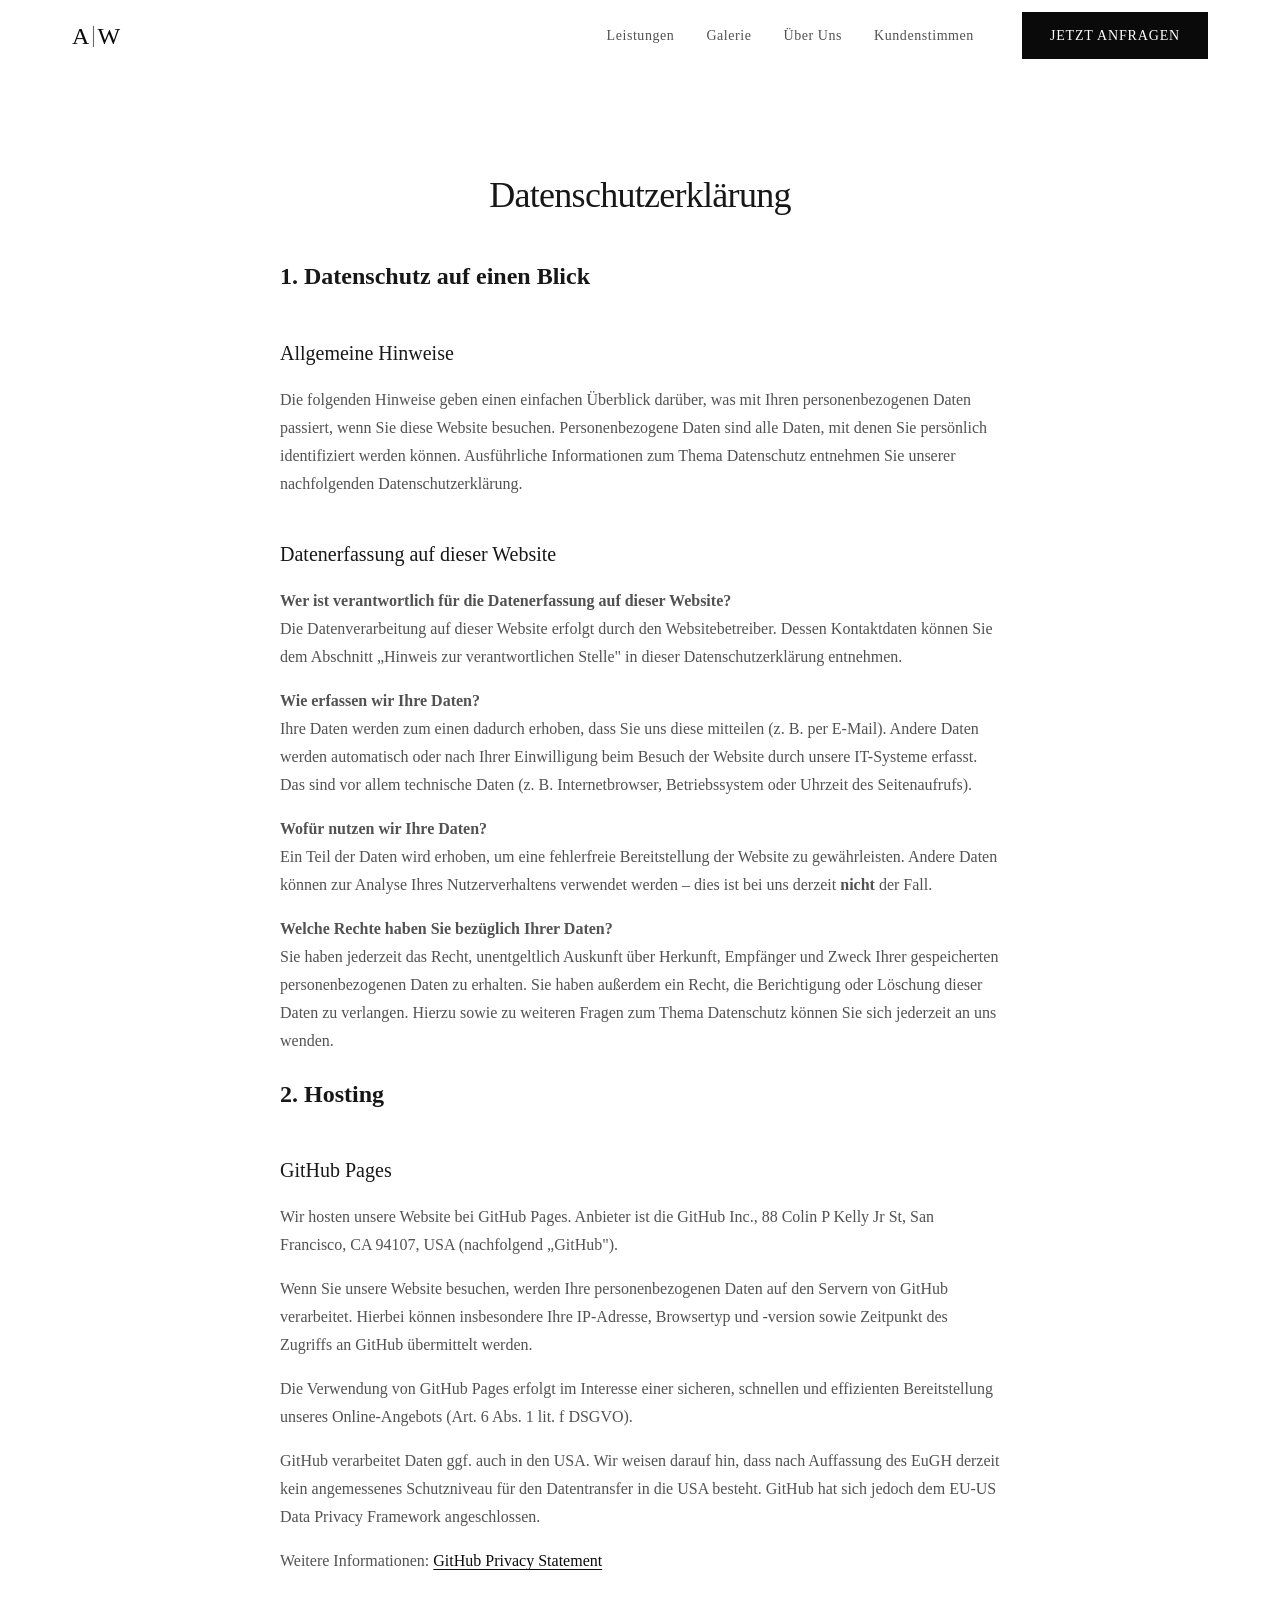
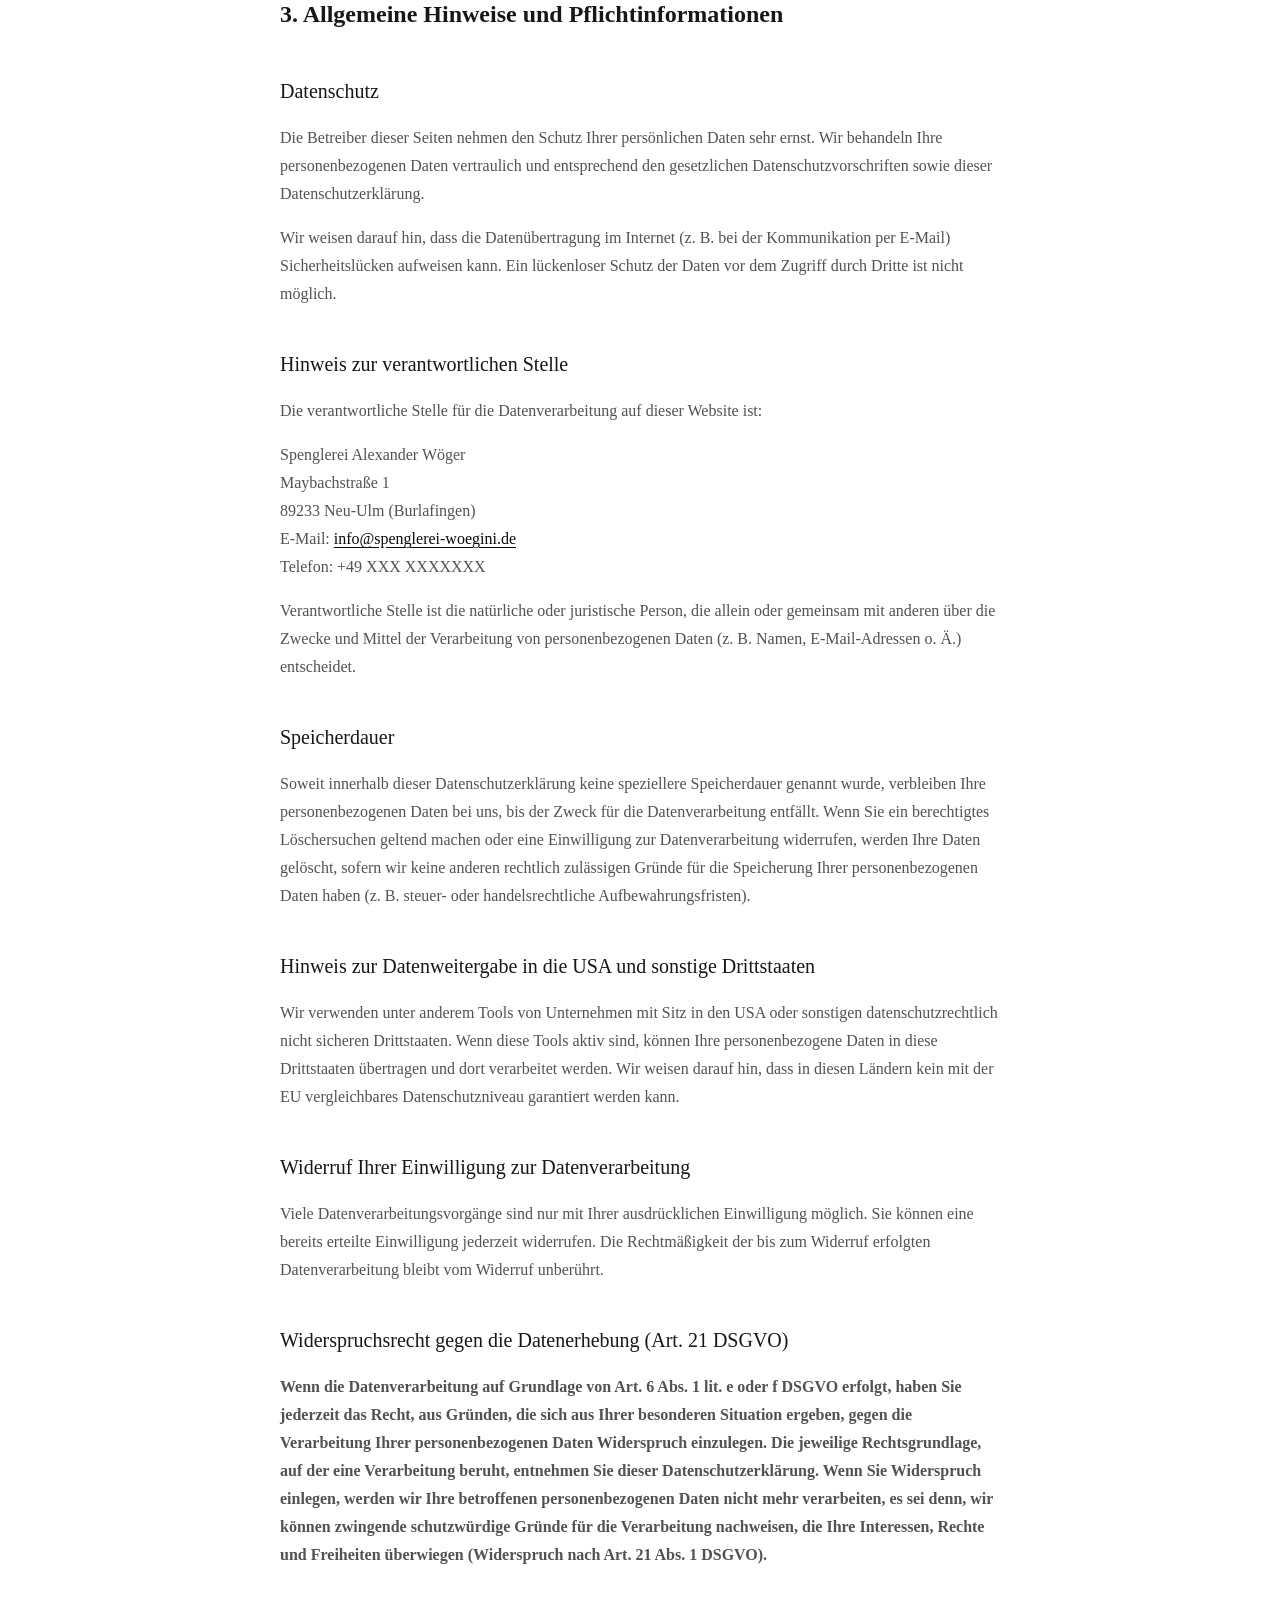
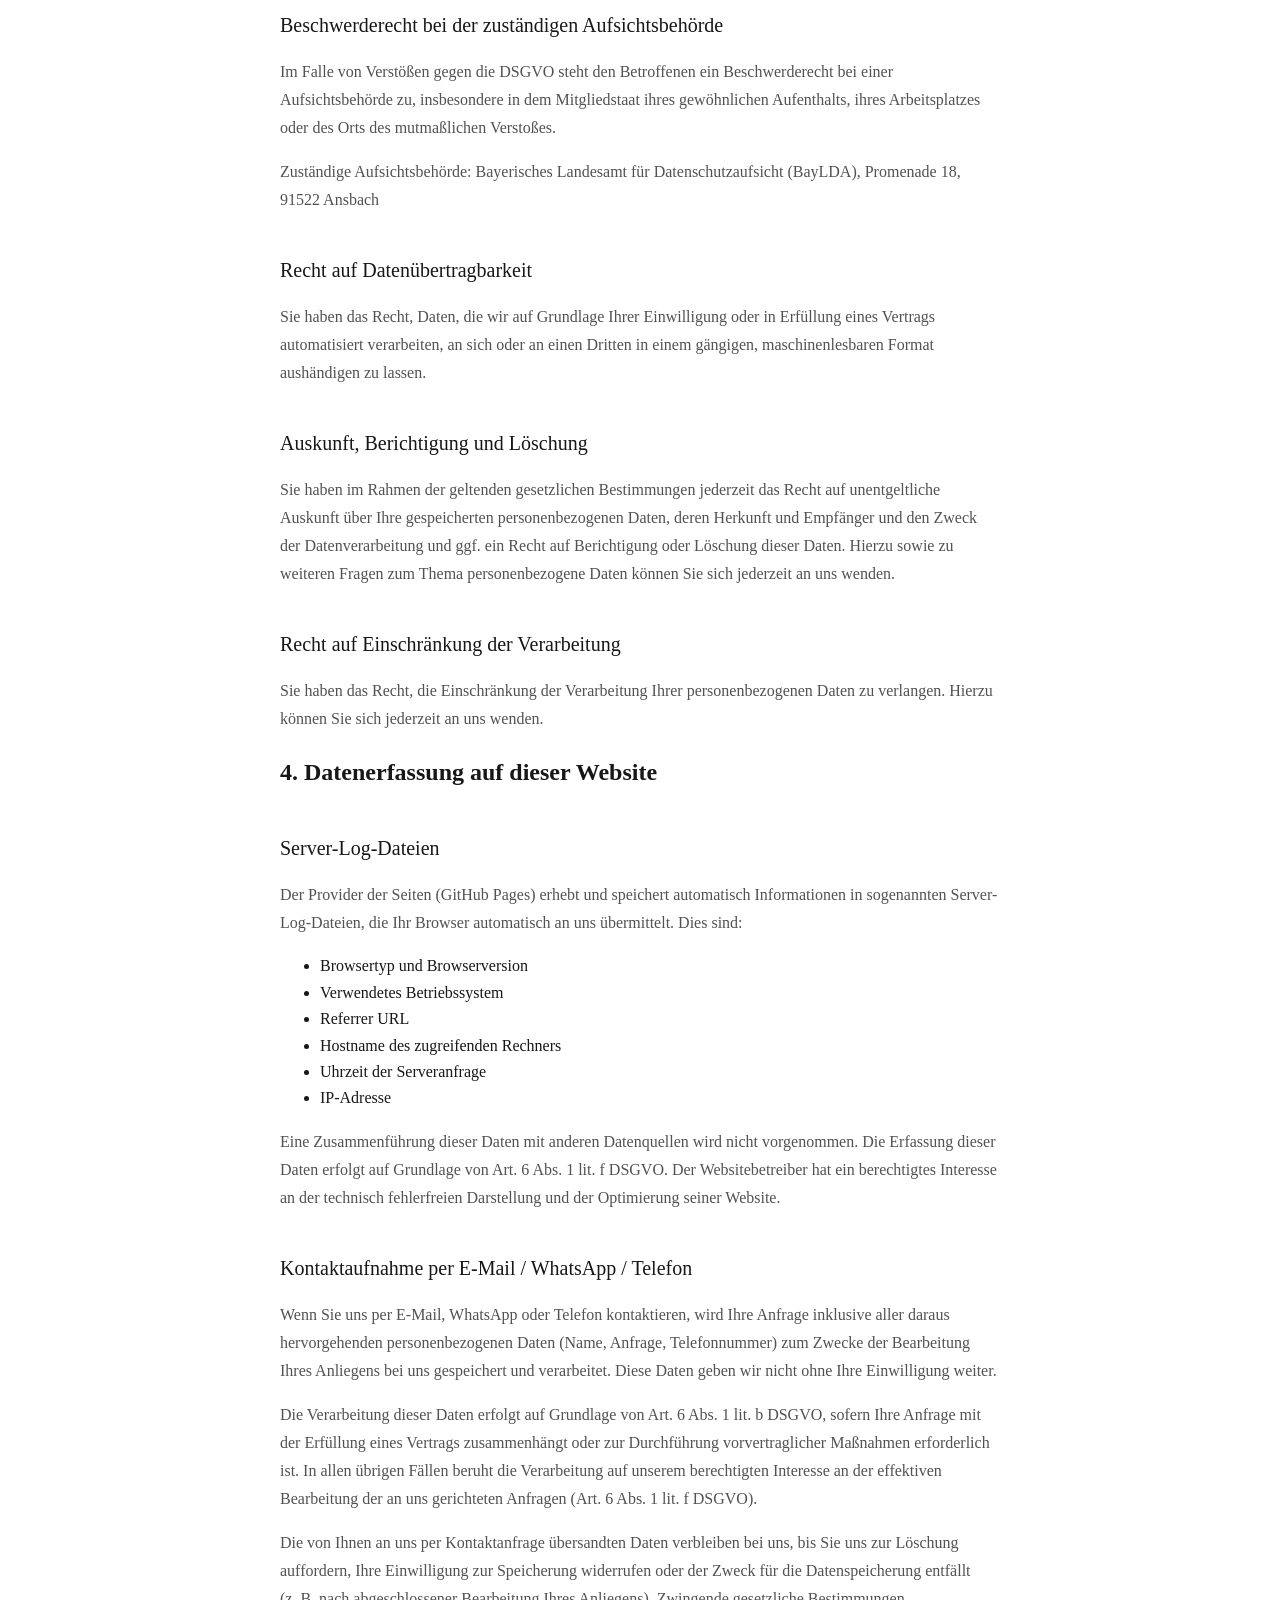
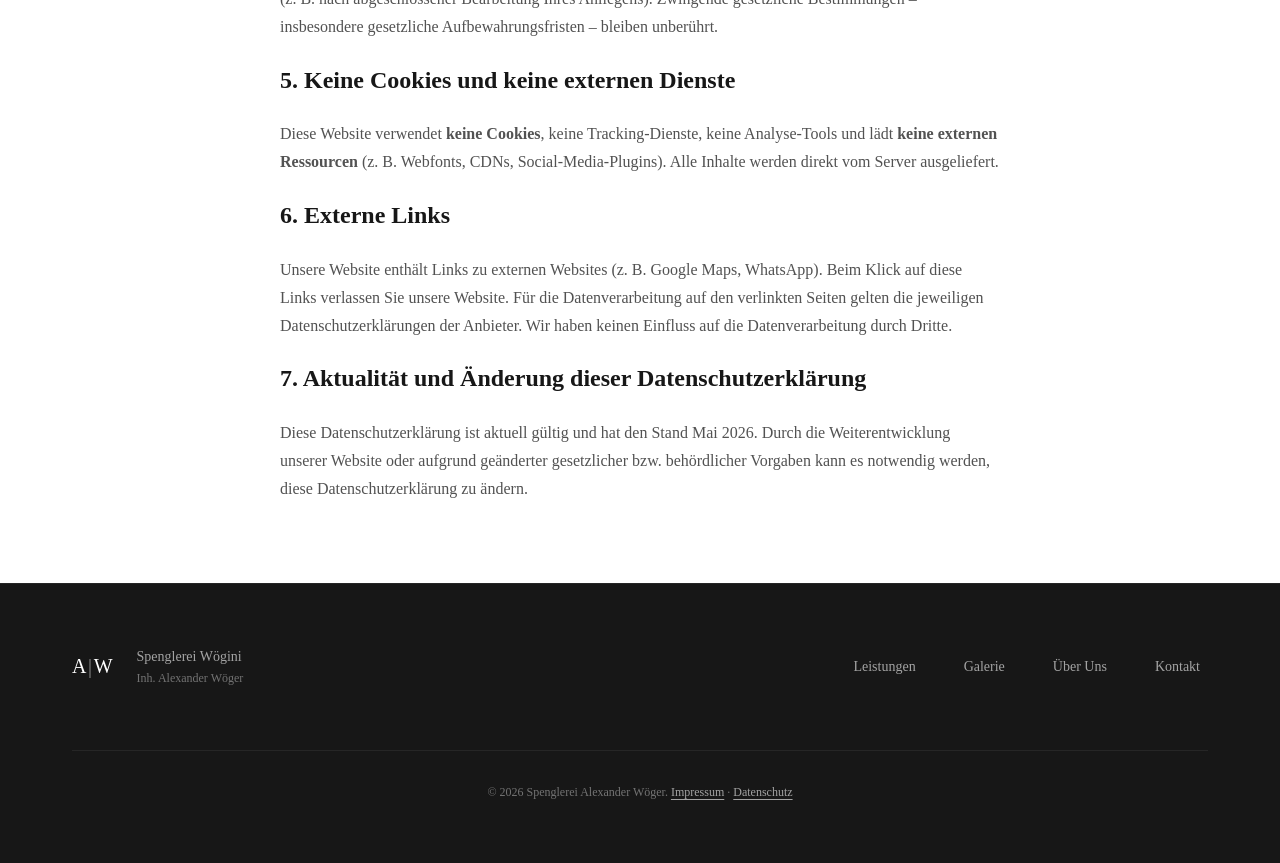
==== commit 72b3b94a: "nits Co-authored-by: Copilot <copilot@github.com>" ====
--- a/datenschutz.html
+++ b/datenschutz.html
@@ -8,6 +8,7 @@
   <meta name="robots" content="noindex, follow">
   <link rel="canonical" href="https://spenglerei-woegini.de/datenschutz.html">
   <meta name="theme-color" content="#ffffff">
+  <link rel="icon" href="favicon.svg" type="image/svg+xml">
   <link rel="stylesheet" href="modern-normalize.css">
   <link rel="stylesheet" href="style.css">
 </head>
@@ -18,6 +19,7 @@
       <a href="/" class="nav-logo" aria-label="Spenglerei Wögini – Startseite">
         <span class="nav-logo-letter">A</span><span class="nav-logo-pipe">|</span><span class="nav-logo-letter">W</span>
       </a>
+      <a href="/#kontakt" class="btn btn-primary btn-nav nav-cta-mobile">Anfragen</a>
       <button class="nav-toggle" aria-expanded="false" aria-controls="nav-menu" aria-label="Menü öffnen">
         <span class="nav-toggle-bar"></span>
         <span class="nav-toggle-bar"></span>
@@ -25,10 +27,10 @@
       </button>
       <ul class="nav-menu" id="nav-menu" role="list">
         <li><a href="/#leistungen">Leistungen</a></li>
+        <li><a href="/#galerie">Galerie</a></li>
         <li><a href="/#ueber-uns">Über Uns</a></li>
-        <li><a href="/#galerie">Galerie</a></li>
-        <li><a href="/#kontakt">Kontakt</a></li>
-        <li class="nav-cta"><a href="/#kontakt" class="btn btn-primary btn-nav">Jetzt anfragen</a></li>
+        <li><a href="/#kundenstimmen">Kundenstimmen</a></li>
+        <li class="nav-cta nav-cta-desktop"><a href="/#kontakt" class="btn btn-primary btn-nav">Jetzt anfragen</a></li>
       </ul>
     </nav>
   </header>
@@ -38,39 +40,104 @@
       <div class="container">
         <h1 class="section-title">Datenschutzerklärung</h1>
         <div class="legal-content">
-          <h3>1. Datenschutz auf einen Blick</h3>
-          <h4>Allgemeine Hinweise</h4>
-          <p>Die folgenden Hinweise geben einen einfachen Überblick darüber, was mit Ihren personenbezogenen Daten passiert, wenn Sie diese Website besuchen. Personenbezogene Daten sind alle Daten, mit denen Sie persönlich identifiziert werden können.</p>
 
-          <h4>Datenerfassung auf dieser Website</h4>
+          <h2>1. Datenschutz auf einen Blick</h2>
+
+          <h3>Allgemeine Hinweise</h3>
+          <p>Die folgenden Hinweise geben einen einfachen Überblick darüber, was mit Ihren personenbezogenen Daten passiert, wenn Sie diese Website besuchen. Personenbezogene Daten sind alle Daten, mit denen Sie persönlich identifiziert werden können. Ausführliche Informationen zum Thema Datenschutz entnehmen Sie unserer nachfolgenden Datenschutzerklärung.</p>
+
+          <h3>Datenerfassung auf dieser Website</h3>
           <p><strong>Wer ist verantwortlich für die Datenerfassung auf dieser Website?</strong><br>
-          Die Datenverarbeitung auf dieser Website erfolgt durch den Websitebetreiber: Spenglerei Alexander Wöger, Maybachstraße 1, 89233 Neu-Ulm. E-Mail: info@spenglerei-woegini.de</p>
+          Die Datenverarbeitung auf dieser Website erfolgt durch den Websitebetreiber. Dessen Kontaktdaten können Sie dem Abschnitt „Hinweis zur verantwortlichen Stelle" in dieser Datenschutzerklärung entnehmen.</p>
 
-          <h3>2. Hosting</h3>
-          <p>Diese Website wird bei GitHub Pages gehostet. Anbieter ist die GitHub Inc., 88 Colin P Kelly Jr St, San Francisco, CA 94107, USA. Details zum Umgang mit Ihren Daten finden Sie in der Datenschutzerklärung von GitHub: <a href="https://docs.github.com/en/site-policy/privacy-policies/github-general-privacy-statement" target="_blank" rel="noopener noreferrer">GitHub Privacy Statement</a>.</p>
+          <p><strong>Wie erfassen wir Ihre Daten?</strong><br>
+          Ihre Daten werden zum einen dadurch erhoben, dass Sie uns diese mitteilen (z.&nbsp;B. per E-Mail). Andere Daten werden automatisch oder nach Ihrer Einwilligung beim Besuch der Website durch unsere IT-Systeme erfasst. Das sind vor allem technische Daten (z.&nbsp;B. Internetbrowser, Betriebssystem oder Uhrzeit des Seitenaufrufs).</p>
 
-          <h3>3. Allgemeine Hinweise und Pflichtinformationen</h3>
-          <h4>Datenschutz</h4>
+          <p><strong>Wofür nutzen wir Ihre Daten?</strong><br>
+          Ein Teil der Daten wird erhoben, um eine fehlerfreie Bereitstellung der Website zu gewährleisten. Andere Daten können zur Analyse Ihres Nutzerverhaltens verwendet werden – dies ist bei uns derzeit <strong>nicht</strong> der Fall.</p>
+
+          <p><strong>Welche Rechte haben Sie bezüglich Ihrer Daten?</strong><br>
+          Sie haben jederzeit das Recht, unentgeltlich Auskunft über Herkunft, Empfänger und Zweck Ihrer gespeicherten personenbezogenen Daten zu erhalten. Sie haben außerdem ein Recht, die Berichtigung oder Löschung dieser Daten zu verlangen. Hierzu sowie zu weiteren Fragen zum Thema Datenschutz können Sie sich jederzeit an uns wenden.</p>
+
+          <h2>2. Hosting</h2>
+
+          <h3>GitHub Pages</h3>
+          <p>Wir hosten unsere Website bei GitHub Pages. Anbieter ist die GitHub Inc., 88 Colin P Kelly Jr St, San Francisco, CA 94107, USA (nachfolgend „GitHub").</p>
+          <p>Wenn Sie unsere Website besuchen, werden Ihre personenbezogenen Daten auf den Servern von GitHub verarbeitet. Hierbei können insbesondere Ihre IP-Adresse, Browsertyp und -version sowie Zeitpunkt des Zugriffs an GitHub übermittelt werden.</p>
+          <p>Die Verwendung von GitHub Pages erfolgt im Interesse einer sicheren, schnellen und effizienten Bereitstellung unseres Online-Angebots (Art. 6 Abs. 1 lit. f DSGVO).</p>
+          <p>GitHub verarbeitet Daten ggf. auch in den USA. Wir weisen darauf hin, dass nach Auffassung des EuGH derzeit kein angemessenes Schutzniveau für den Datentransfer in die USA besteht. GitHub hat sich jedoch dem EU-US Data Privacy Framework angeschlossen.</p>
+          <p>Weitere Informationen: <a href="https://docs.github.com/en/site-policy/privacy-policies/github-general-privacy-statement" target="_blank" rel="noopener noreferrer">GitHub Privacy Statement</a></p>
+
+          <h2>3. Allgemeine Hinweise und Pflichtinformationen</h2>
+
+          <h3>Datenschutz</h3>
           <p>Die Betreiber dieser Seiten nehmen den Schutz Ihrer persönlichen Daten sehr ernst. Wir behandeln Ihre personenbezogenen Daten vertraulich und entsprechend den gesetzlichen Datenschutzvorschriften sowie dieser Datenschutzerklärung.</p>
+          <p>Wir weisen darauf hin, dass die Datenübertragung im Internet (z.&nbsp;B. bei der Kommunikation per E-Mail) Sicherheitslücken aufweisen kann. Ein lückenloser Schutz der Daten vor dem Zugriff durch Dritte ist nicht möglich.</p>
 
-          <h4>Hinweis zur verantwortlichen Stelle</h4>
-          <p>Verantwortliche Stelle für die Datenverarbeitung auf dieser Website:<br>
-          Spenglerei Alexander Wöger<br>
-          Maybachstraße 1, 89233 Neu-Ulm<br>
-          E-Mail: info@spenglerei-woegini.de</p>
+          <h3>Hinweis zur verantwortlichen Stelle</h3>
+          <p>Die verantwortliche Stelle für die Datenverarbeitung auf dieser Website ist:</p>
+          <p>
+            Spenglerei Alexander Wöger<br>
+            Maybachstraße 1<br>
+            89233 Neu-Ulm (Burlafingen)<br>
+            E-Mail: <a href="mailto:info@spenglerei-woegini.de">info@spenglerei-woegini.de</a><br>
+            Telefon: +49 XXX XXXXXXX
+          </p>
+          <p>Verantwortliche Stelle ist die natürliche oder juristische Person, die allein oder gemeinsam mit anderen über die Zwecke und Mittel der Verarbeitung von personenbezogenen Daten (z.&nbsp;B. Namen, E-Mail-Adressen o.&nbsp;Ä.) entscheidet.</p>
 
-          <h3>4. Datenerfassung auf dieser Website</h3>
-          <h4>Server-Log-Dateien</h4>
-          <p>Der Provider der Seiten erhebt und speichert automatisch Informationen in sogenannten Server-Log-Dateien, die Ihr Browser automatisch übermittelt. Dies sind: Browsertyp und -version, verwendetes Betriebssystem, Referrer URL, Hostname des zugreifenden Rechners, Uhrzeit der Serveranfrage, IP-Adresse. Eine Zusammenführung dieser Daten mit anderen Datenquellen wird nicht vorgenommen.</p>
+          <h3>Speicherdauer</h3>
+          <p>Soweit innerhalb dieser Datenschutzerklärung keine speziellere Speicherdauer genannt wurde, verbleiben Ihre personenbezogenen Daten bei uns, bis der Zweck für die Datenverarbeitung entfällt. Wenn Sie ein berechtigtes Löschersuchen geltend machen oder eine Einwilligung zur Datenverarbeitung widerrufen, werden Ihre Daten gelöscht, sofern wir keine anderen rechtlich zulässigen Gründe für die Speicherung Ihrer personenbezogenen Daten haben (z.&nbsp;B. steuer- oder handelsrechtliche Aufbewahrungsfristen).</p>
 
-          <h4>Kontaktaufnahme per E-Mail</h4>
-          <p>Wenn Sie uns per E-Mail kontaktieren, wird Ihre Anfrage inklusive aller daraus hervorgehenden personenbezogenen Daten (Name, Anfrage) zum Zwecke der Bearbeitung Ihres Anliegens bei uns gespeichert und verarbeitet. Diese Daten geben wir nicht ohne Ihre Einwilligung weiter. Die Verarbeitung erfolgt auf Grundlage von Art. 6 Abs. 1 lit. b DSGVO (Vertragsanbahnung) bzw. Art. 6 Abs. 1 lit. f DSGVO (berechtigtes Interesse).</p>
+          <h3>Hinweis zur Datenweitergabe in die USA und sonstige Drittstaaten</h3>
+          <p>Wir verwenden unter anderem Tools von Unternehmen mit Sitz in den USA oder sonstigen datenschutzrechtlich nicht sicheren Drittstaaten. Wenn diese Tools aktiv sind, können Ihre personenbezogene Daten in diese Drittstaaten übertragen und dort verarbeitet werden. Wir weisen darauf hin, dass in diesen Ländern kein mit der EU vergleichbares Datenschutzniveau garantiert werden kann.</p>
 
-          <h3>5. Ihre Rechte</h3>
-          <p>Sie haben jederzeit das Recht auf unentgeltliche Auskunft über Ihre gespeicherten personenbezogenen Daten, deren Herkunft und Empfänger und den Zweck der Datenverarbeitung sowie ein Recht auf Berichtigung, Sperrung oder Löschung dieser Daten. Hierzu sowie zu weiteren Fragen zum Thema personenbezogene Daten können Sie sich jederzeit an uns wenden.</p>
+          <h3>Widerruf Ihrer Einwilligung zur Datenverarbeitung</h3>
+          <p>Viele Datenverarbeitungsvorgänge sind nur mit Ihrer ausdrücklichen Einwilligung möglich. Sie können eine bereits erteilte Einwilligung jederzeit widerrufen. Die Rechtmäßigkeit der bis zum Widerruf erfolgten Datenverarbeitung bleibt vom Widerruf unberührt.</p>
 
-          <h3>6. Keine Cookies / Keine externen Dienste</h3>
-          <p>Diese Website verwendet keine Cookies, keine Tracking-Dienste und lädt keine externen Ressourcen (z.B. Schriften, Analysetools). Alle Inhalte werden lokal ausgeliefert.</p>
+          <h3>Widerspruchsrecht gegen die Datenerhebung (Art. 21 DSGVO)</h3>
+          <p><strong>Wenn die Datenverarbeitung auf Grundlage von Art. 6 Abs. 1 lit. e oder f DSGVO erfolgt, haben Sie jederzeit das Recht, aus Gründen, die sich aus Ihrer besonderen Situation ergeben, gegen die Verarbeitung Ihrer personenbezogenen Daten Widerspruch einzulegen. Die jeweilige Rechtsgrundlage, auf der eine Verarbeitung beruht, entnehmen Sie dieser Datenschutzerklärung. Wenn Sie Widerspruch einlegen, werden wir Ihre betroffenen personenbezogenen Daten nicht mehr verarbeiten, es sei denn, wir können zwingende schutzwürdige Gründe für die Verarbeitung nachweisen, die Ihre Interessen, Rechte und Freiheiten überwiegen (Widerspruch nach Art. 21 Abs. 1 DSGVO).</strong></p>
+
+          <h3>Beschwerderecht bei der zuständigen Aufsichtsbehörde</h3>
+          <p>Im Falle von Verstößen gegen die DSGVO steht den Betroffenen ein Beschwerderecht bei einer Aufsichtsbehörde zu, insbesondere in dem Mitgliedstaat ihres gewöhnlichen Aufenthalts, ihres Arbeitsplatzes oder des Orts des mutmaßlichen Verstoßes.</p>
+          <p>Zuständige Aufsichtsbehörde: Bayerisches Landesamt für Datenschutzaufsicht (BayLDA), Promenade 18, 91522 Ansbach</p>
+
+          <h3>Recht auf Datenübertragbarkeit</h3>
+          <p>Sie haben das Recht, Daten, die wir auf Grundlage Ihrer Einwilligung oder in Erfüllung eines Vertrags automatisiert verarbeiten, an sich oder an einen Dritten in einem gängigen, maschinenlesbaren Format aushändigen zu lassen.</p>
+
+          <h3>Auskunft, Berichtigung und Löschung</h3>
+          <p>Sie haben im Rahmen der geltenden gesetzlichen Bestimmungen jederzeit das Recht auf unentgeltliche Auskunft über Ihre gespeicherten personenbezogenen Daten, deren Herkunft und Empfänger und den Zweck der Datenverarbeitung und ggf. ein Recht auf Berichtigung oder Löschung dieser Daten. Hierzu sowie zu weiteren Fragen zum Thema personenbezogene Daten können Sie sich jederzeit an uns wenden.</p>
+
+          <h3>Recht auf Einschränkung der Verarbeitung</h3>
+          <p>Sie haben das Recht, die Einschränkung der Verarbeitung Ihrer personenbezogenen Daten zu verlangen. Hierzu können Sie sich jederzeit an uns wenden.</p>
+
+          <h2>4. Datenerfassung auf dieser Website</h2>
+
+          <h3>Server-Log-Dateien</h3>
+          <p>Der Provider der Seiten (GitHub Pages) erhebt und speichert automatisch Informationen in sogenannten Server-Log-Dateien, die Ihr Browser automatisch an uns übermittelt. Dies sind:</p>
+          <ul>
+            <li>Browsertyp und Browserversion</li>
+            <li>Verwendetes Betriebssystem</li>
+            <li>Referrer URL</li>
+            <li>Hostname des zugreifenden Rechners</li>
+            <li>Uhrzeit der Serveranfrage</li>
+            <li>IP-Adresse</li>
+          </ul>
+          <p>Eine Zusammenführung dieser Daten mit anderen Datenquellen wird nicht vorgenommen. Die Erfassung dieser Daten erfolgt auf Grundlage von Art. 6 Abs. 1 lit. f DSGVO. Der Websitebetreiber hat ein berechtigtes Interesse an der technisch fehlerfreien Darstellung und der Optimierung seiner Website.</p>
+
+          <h3>Kontaktaufnahme per E-Mail / WhatsApp / Telefon</h3>
+          <p>Wenn Sie uns per E-Mail, WhatsApp oder Telefon kontaktieren, wird Ihre Anfrage inklusive aller daraus hervorgehenden personenbezogenen Daten (Name, Anfrage, Telefonnummer) zum Zwecke der Bearbeitung Ihres Anliegens bei uns gespeichert und verarbeitet. Diese Daten geben wir nicht ohne Ihre Einwilligung weiter.</p>
+          <p>Die Verarbeitung dieser Daten erfolgt auf Grundlage von Art. 6 Abs. 1 lit. b DSGVO, sofern Ihre Anfrage mit der Erfüllung eines Vertrags zusammenhängt oder zur Durchführung vorvertraglicher Maßnahmen erforderlich ist. In allen übrigen Fällen beruht die Verarbeitung auf unserem berechtigten Interesse an der effektiven Bearbeitung der an uns gerichteten Anfragen (Art. 6 Abs. 1 lit. f DSGVO).</p>
+          <p>Die von Ihnen an uns per Kontaktanfrage übersandten Daten verbleiben bei uns, bis Sie uns zur Löschung auffordern, Ihre Einwilligung zur Speicherung widerrufen oder der Zweck für die Datenspeicherung entfällt (z.&nbsp;B. nach abgeschlossener Bearbeitung Ihres Anliegens). Zwingende gesetzliche Bestimmungen – insbesondere gesetzliche Aufbewahrungsfristen – bleiben unberührt.</p>
+
+          <h2>5. Keine Cookies und keine externen Dienste</h2>
+          <p>Diese Website verwendet <strong>keine Cookies</strong>, keine Tracking-Dienste, keine Analyse-Tools und lädt <strong>keine externen Ressourcen</strong> (z.&nbsp;B. Webfonts, CDNs, Social-Media-Plugins). Alle Inhalte werden direkt vom Server ausgeliefert.</p>
+
+          <h2>6. Externe Links</h2>
+          <p>Unsere Website enthält Links zu externen Websites (z.&nbsp;B. Google Maps, WhatsApp). Beim Klick auf diese Links verlassen Sie unsere Website. Für die Datenverarbeitung auf den verlinkten Seiten gelten die jeweiligen Datenschutzerklärungen der Anbieter. Wir haben keinen Einfluss auf die Datenverarbeitung durch Dritte.</p>
+
+          <h2>7. Aktualität und Änderung dieser Datenschutzerklärung</h2>
+          <p>Diese Datenschutzerklärung ist aktuell gültig und hat den Stand Mai 2026. Durch die Weiterentwicklung unserer Website oder aufgrund geänderter gesetzlicher bzw. behördlicher Vorgaben kann es notwendig werden, diese Datenschutzerklärung zu ändern.</p>
+
         </div>
       </div>
     </section>
@@ -87,14 +154,12 @@
         </div>
         <div class="footer-links">
           <a href="/#leistungen">Leistungen</a>
+          <a href="/#galerie">Galerie</a>
           <a href="/#ueber-uns">Über Uns</a>
-          <a href="/#galerie">Galerie</a>
           <a href="/#kontakt">Kontakt</a>
         </div>
         <div class="footer-legal">
-          <a href="/impressum.html">Impressum</a>
-          <a href="/datenschutz.html">Datenschutz</a>
-          <p>&copy; 2026 Spenglerei Alexander Wöger. Alle Rechte vorbehalten.</p>
+          <p>&copy; 2026 Spenglerei Alexander Wöger. <a href="impressum.html">Impressum</a> · <a href="datenschutz.html">Datenschutz</a></p>
         </div>
       </div>
     </div>
--- a/style.css
+++ b/style.css
@@ -359,16 +359,32 @@
 }
 
 /* Animated hamburger → X */
-.nav-toggle[aria-expanded="true"] .nav-toggle-bar:nth-child(1) {
-  transform: translateY(7px) rotate(45deg);
-}
-
-.nav-toggle[aria-expanded="true"] .nav-toggle-bar:nth-child(2) {
+.nav-toggle[aria-expanded="true"] .nav-toggle-bar {
   opacity: 0;
-}
-
-.nav-toggle[aria-expanded="true"] .nav-toggle-bar:nth-child(3) {
-  transform: translateY(-7px) rotate(-45deg);
+  transform: scale(0);
+}
+
+.nav-toggle[aria-expanded="true"] {
+  position: relative;
+}
+
+.nav-toggle[aria-expanded="true"]::before,
+.nav-toggle[aria-expanded="true"]::after {
+  content: "";
+  position: absolute;
+  width: 22px;
+  height: 2px;
+  background-color: var(--black);
+  top: 50%;
+  left: 50%;
+}
+
+.nav-toggle[aria-expanded="true"]::before {
+  transform: translate(-50%, -50%) rotate(45deg);
+}
+
+.nav-toggle[aria-expanded="true"]::after {
+  transform: translate(-50%, -50%) rotate(-45deg);
 }
 
 /* ===================================================
@@ -1385,6 +1401,8 @@
     border: 2px solid var(--color-accent);
     border-left: none;
     border-radius: 0 var(--radius-sm) var(--radius-sm) 0;
+    position: relative;
+    z-index: calc(var(--z-overlay) + 1);
   }
 
   .nav-cta-desktop {
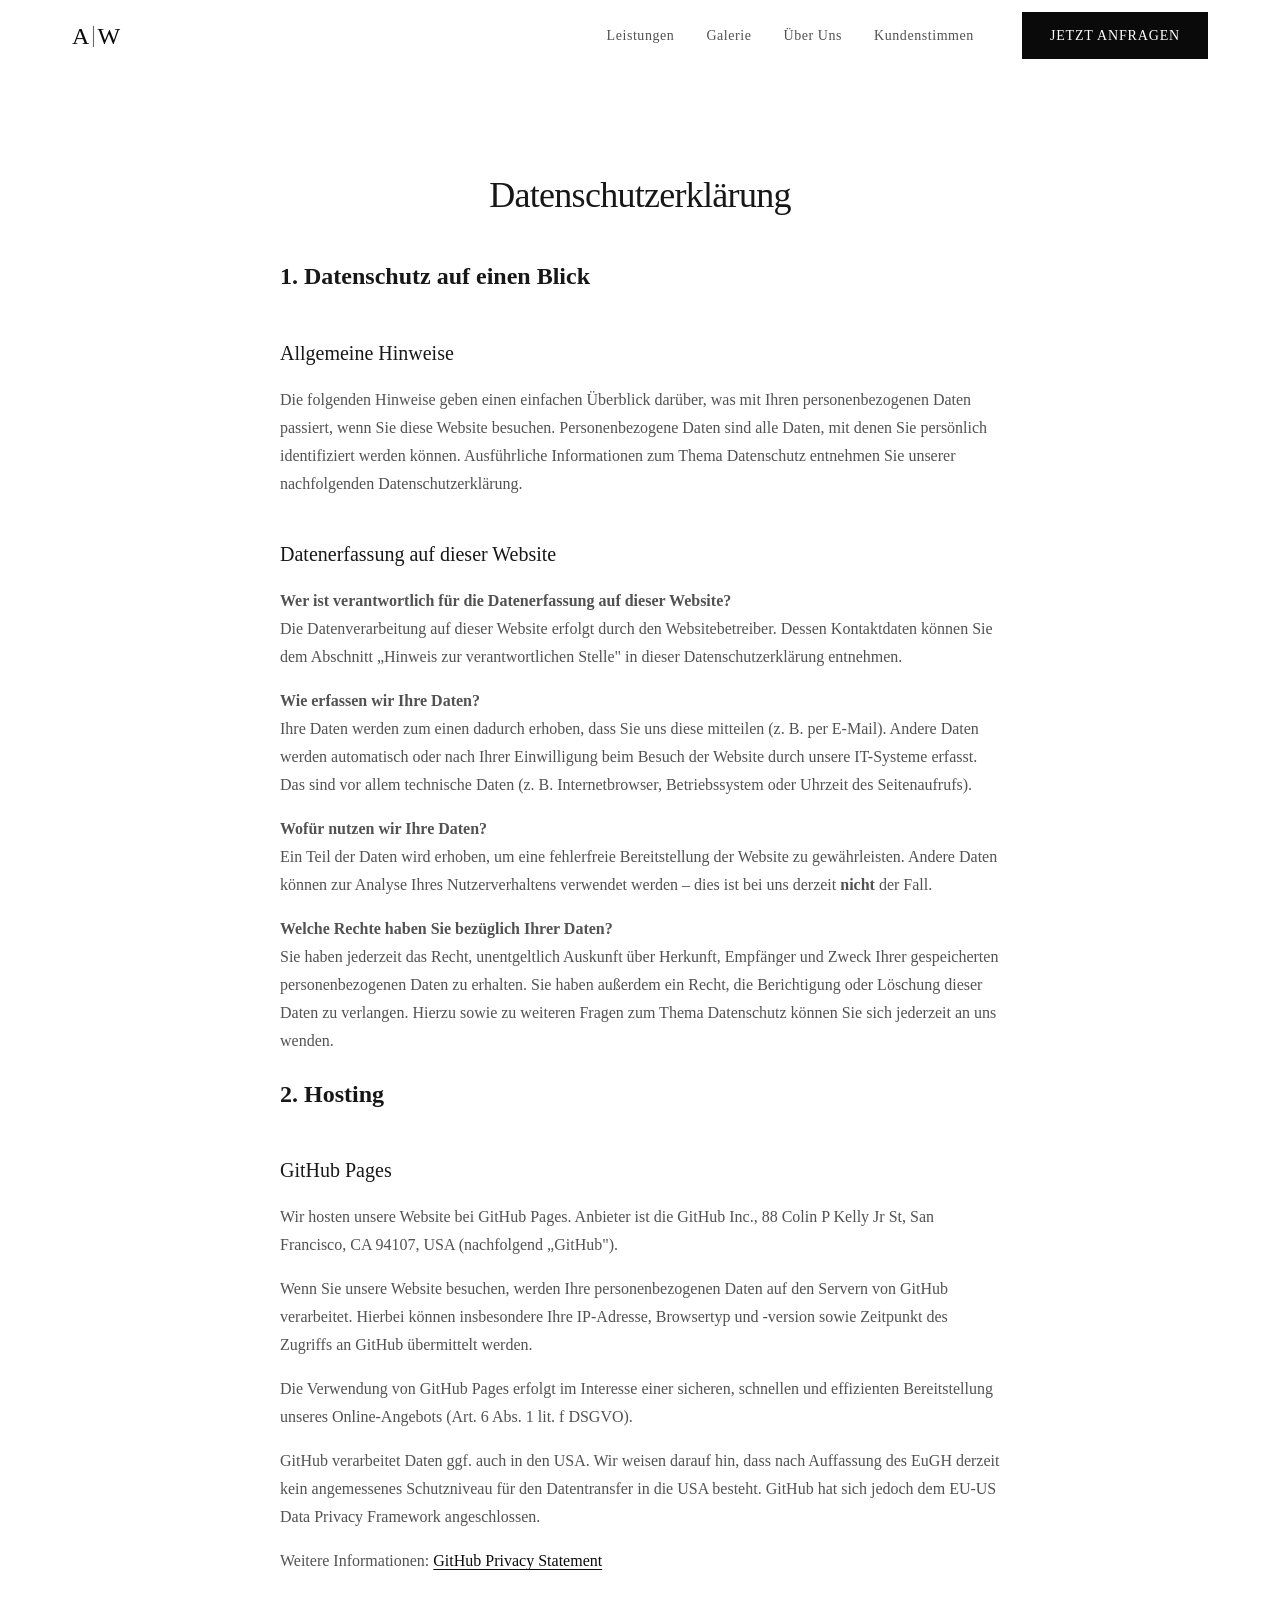
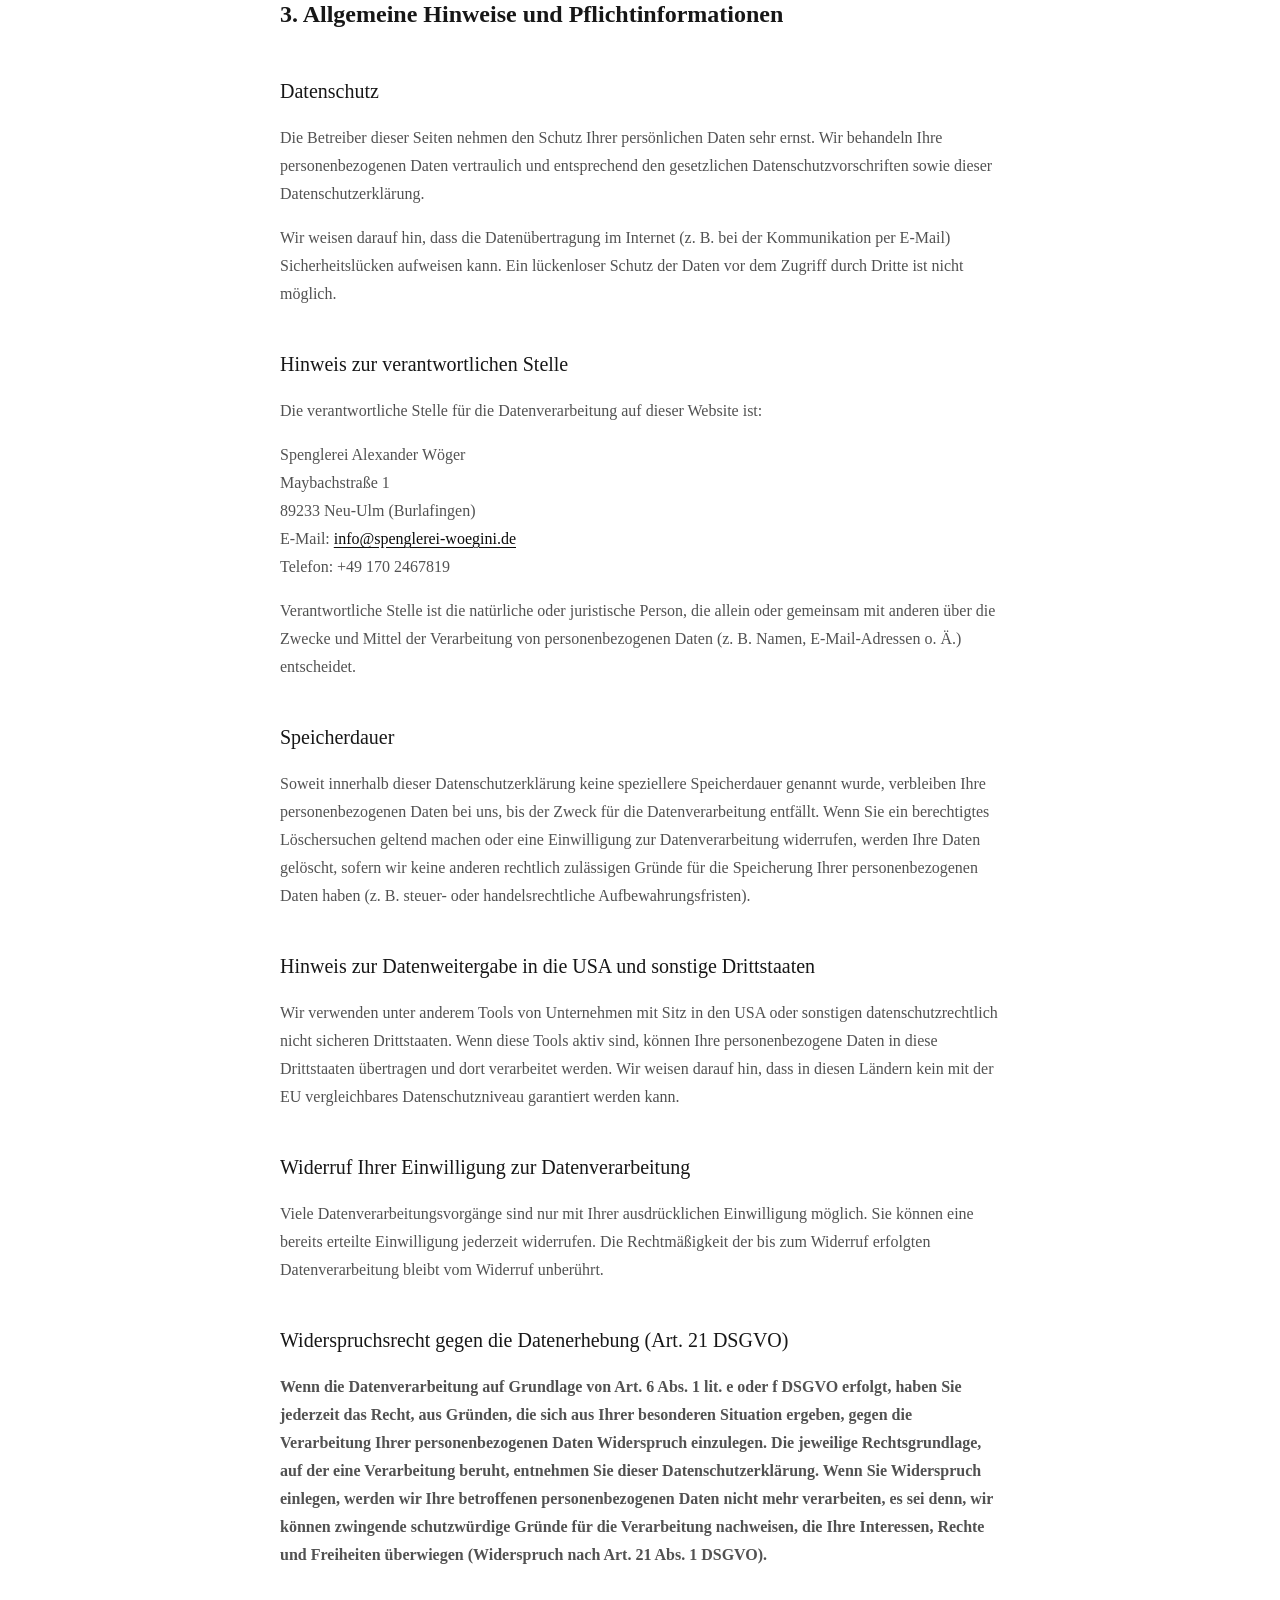
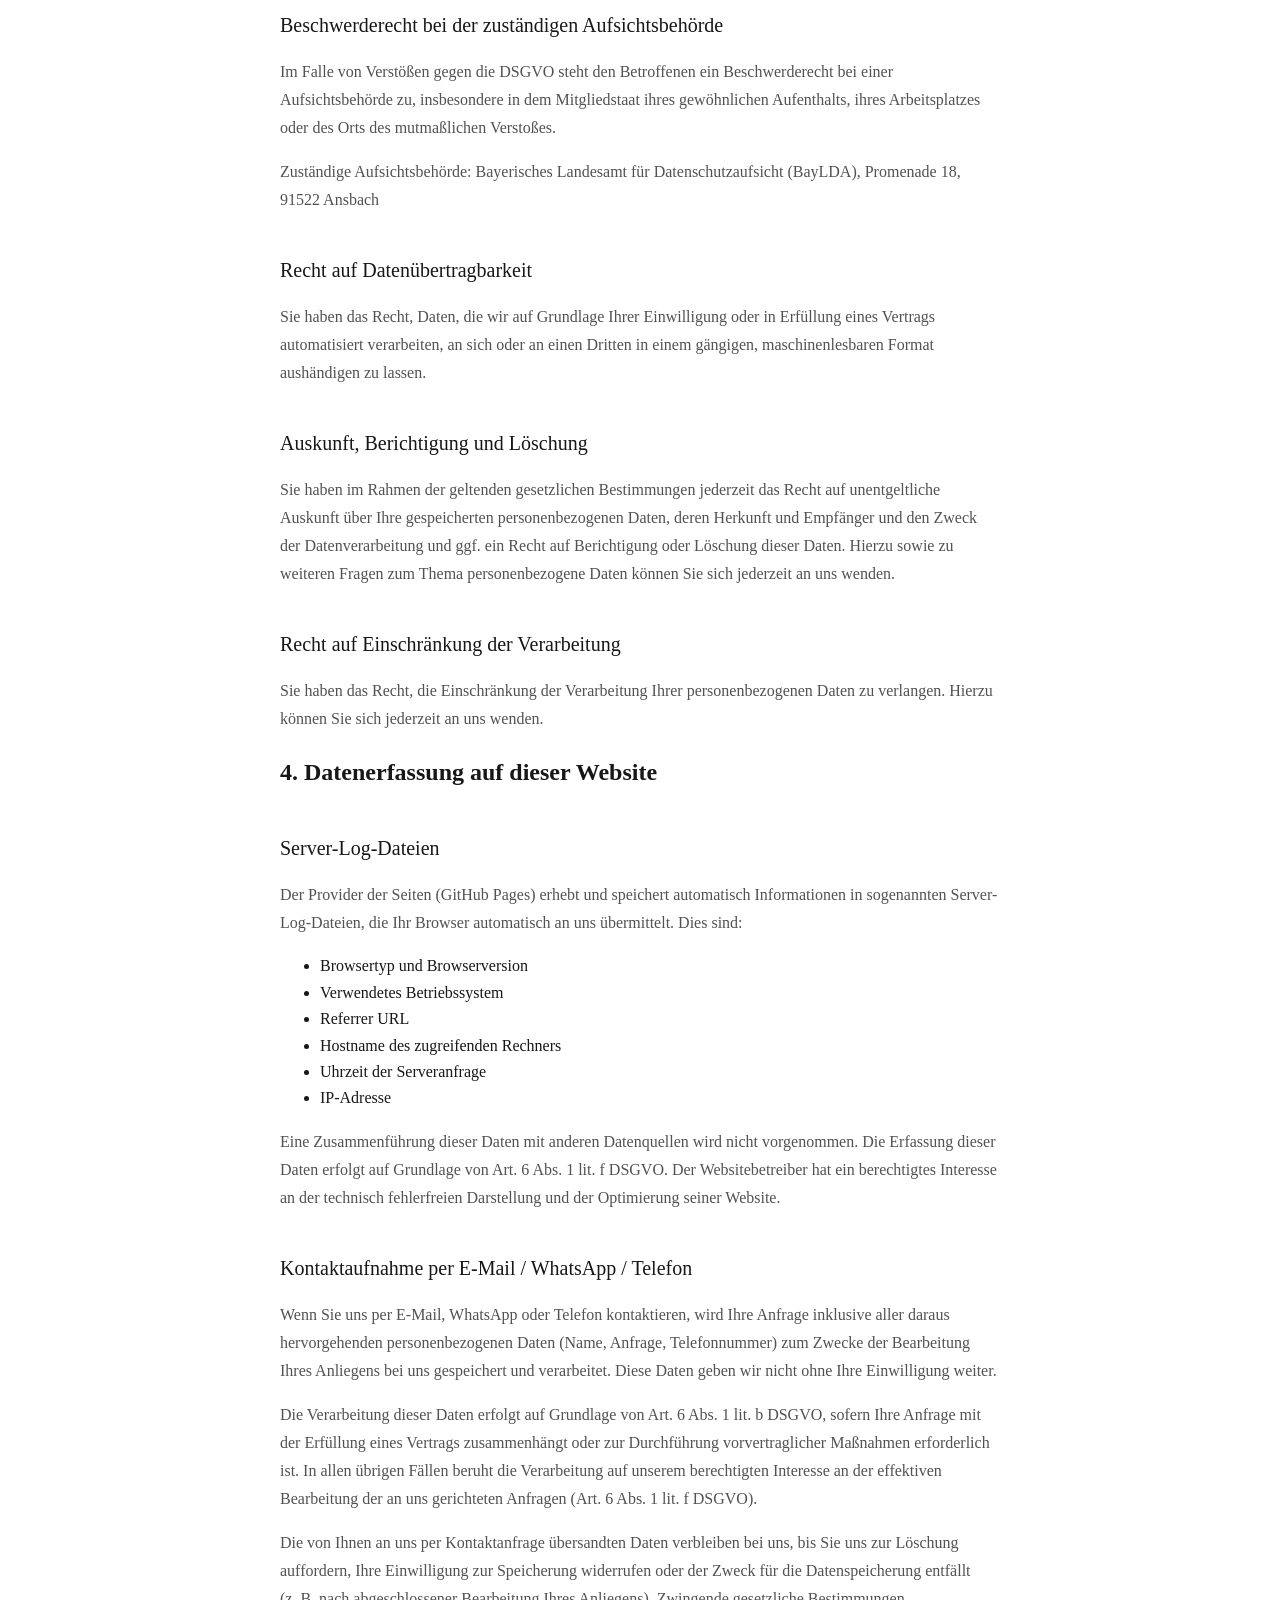
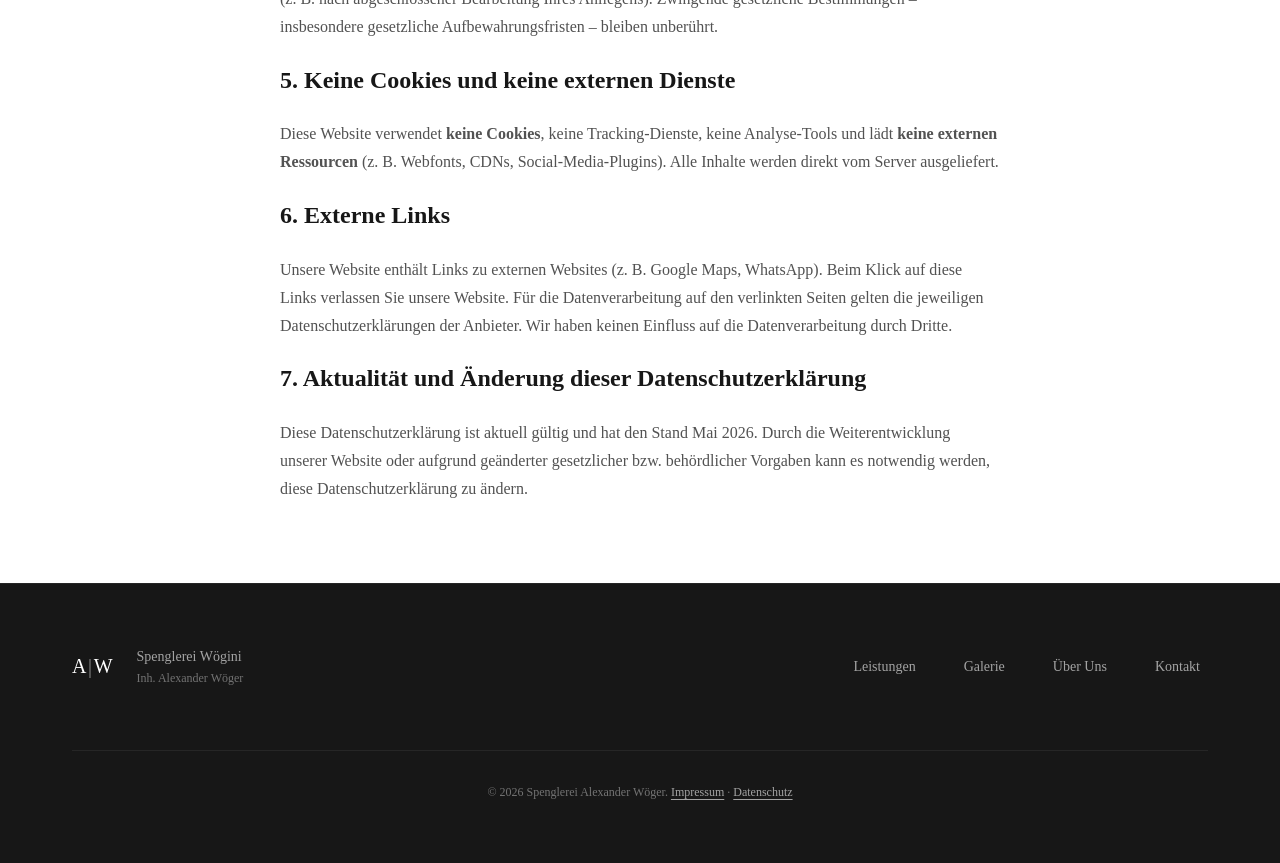
==== commit b7f02c29: "add phone no Co-authored-by: Copilot <copilot@github.com>" ====
--- a/datenschutz.html
+++ b/datenschutz.html
@@ -81,7 +81,7 @@
             Maybachstraße 1<br>
             89233 Neu-Ulm (Burlafingen)<br>
             E-Mail: <a href="mailto:info@spenglerei-woegini.de">info@spenglerei-woegini.de</a><br>
-            Telefon: +49 XXX XXXXXXX
+            Telefon: +49 170 2467819
           </p>
           <p>Verantwortliche Stelle ist die natürliche oder juristische Person, die allein oder gemeinsam mit anderen über die Zwecke und Mittel der Verarbeitung von personenbezogenen Daten (z.&nbsp;B. Namen, E-Mail-Adressen o.&nbsp;Ä.) entscheidet.</p>
 
--- a/style.css
+++ b/style.css
@@ -353,7 +353,7 @@
   height: 2px;
   background-color: var(--black);
   transition: 
-    transform var(--duration-base) var(--ease-out),
+    transform var(--duration-fast) var(--ease-out),
     opacity var(--duration-fast) var(--ease-out);
   transform-origin: center;
 }
@@ -377,6 +377,8 @@
   background-color: var(--black);
   top: 50%;
   left: 50%;
+  opacity: 0;
+  animation: fadeInX var(--duration-fast) var(--ease-out) 150ms forwards;
 }
 
 .nav-toggle[aria-expanded="true"]::before {
@@ -385,6 +387,10 @@
 
 .nav-toggle[aria-expanded="true"]::after {
   transform: translate(-50%, -50%) rotate(-45deg);
+}
+
+@keyframes fadeInX {
+  to { opacity: 1; }
 }
 
 /* ===================================================
@@ -936,7 +942,6 @@
   margin-top: var(--space-10);
   overflow-x: auto;
   position: relative;
-  -webkit-overflow-scrolling: touch;
   scrollbar-width: none;
   cursor: grab;
   user-select: none;
@@ -1798,13 +1803,10 @@
 
   .gallery-track {
     animation: none;
-    overflow-x: auto;
-    scroll-snap-type: x mandatory;
-    -webkit-overflow-scrolling: touch;
   }
 
   .gallery-item {
-    scroll-snap-align: start;
+    scroll-snap-align: none;
   }
 
   .hero-portrait-frame {
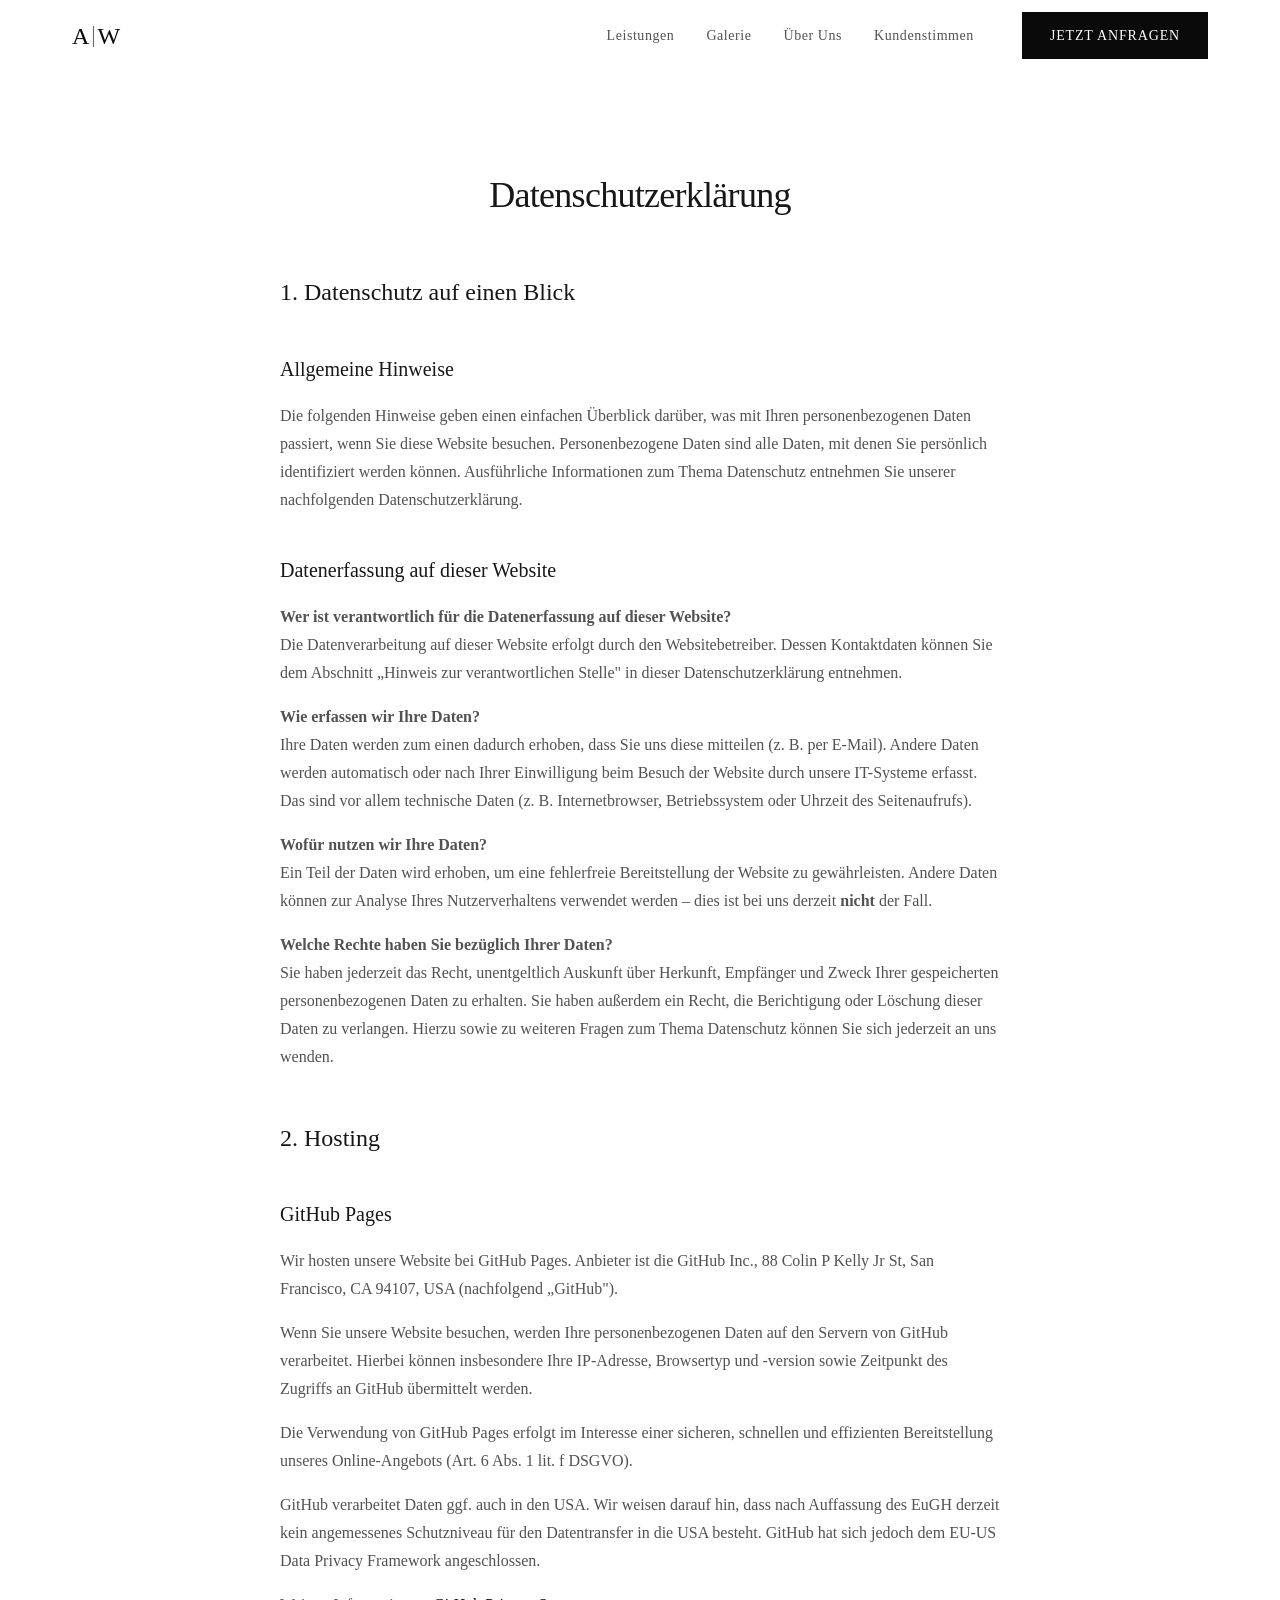
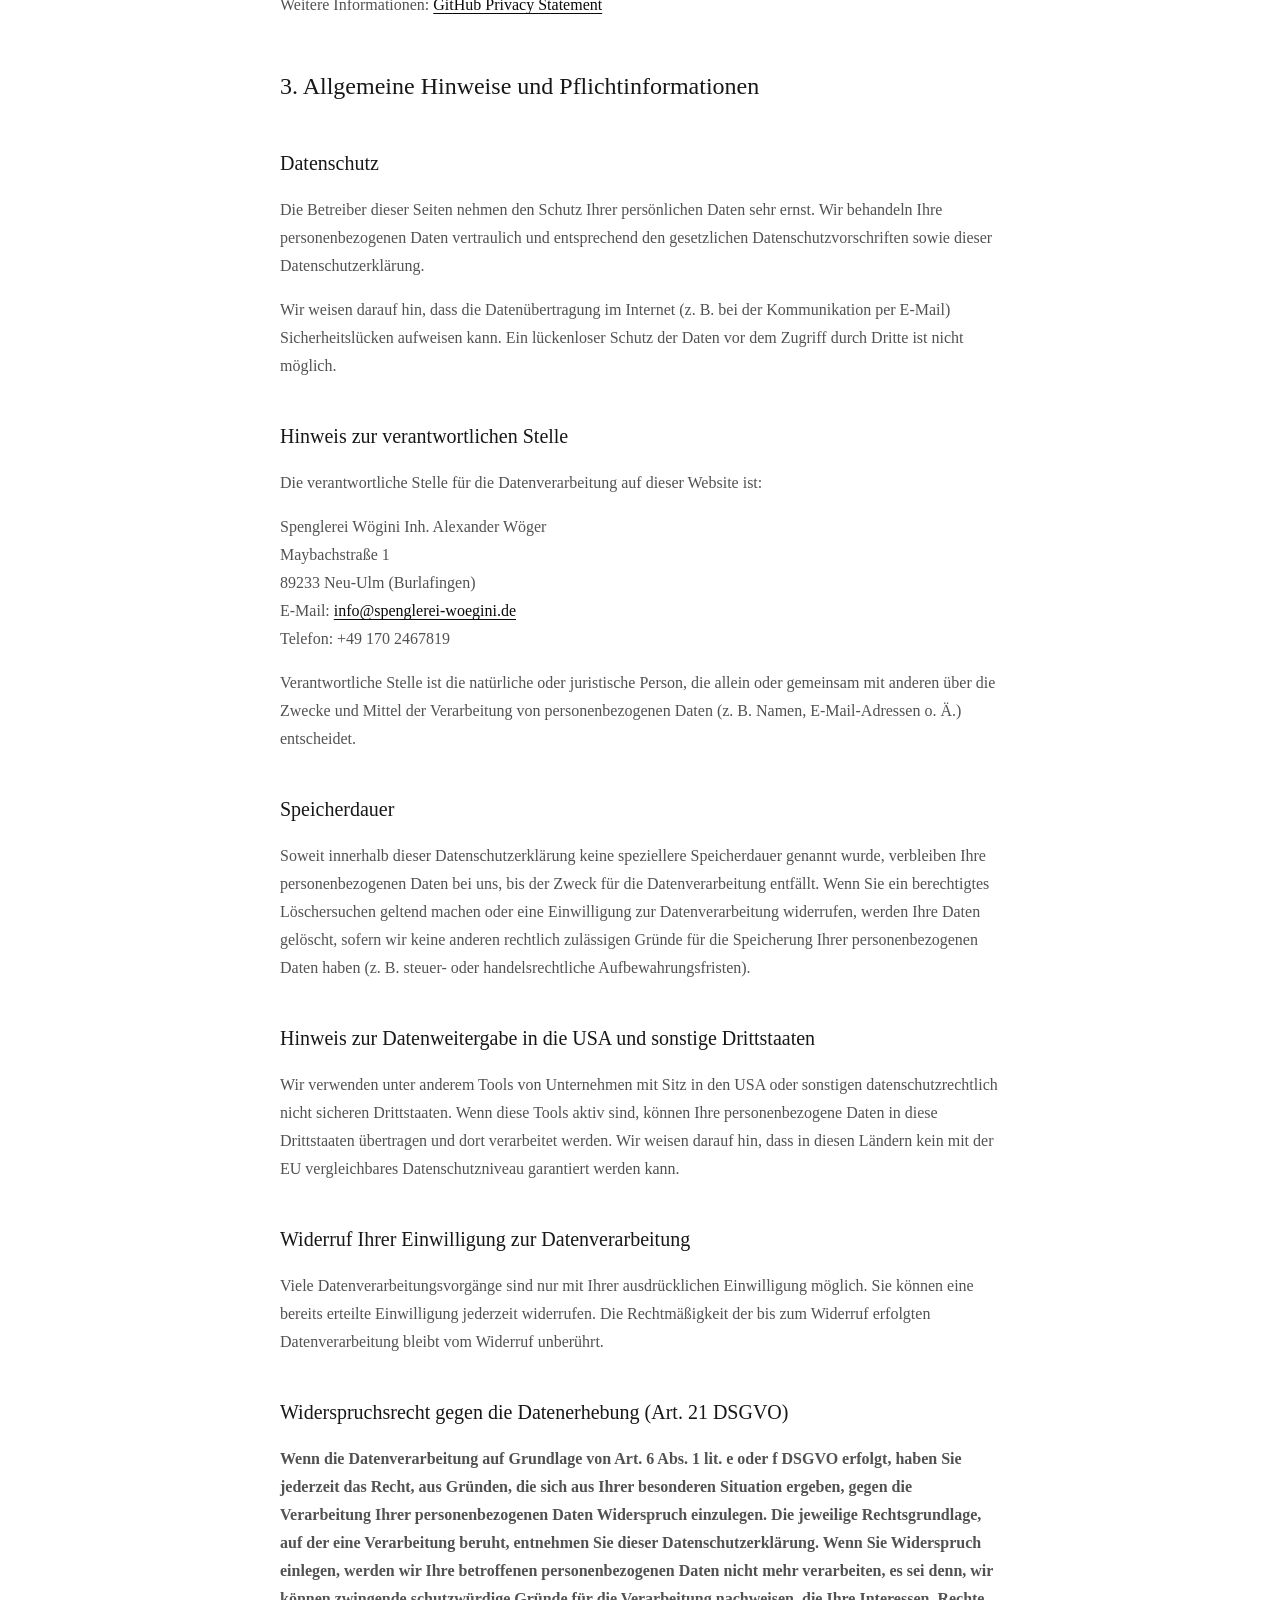
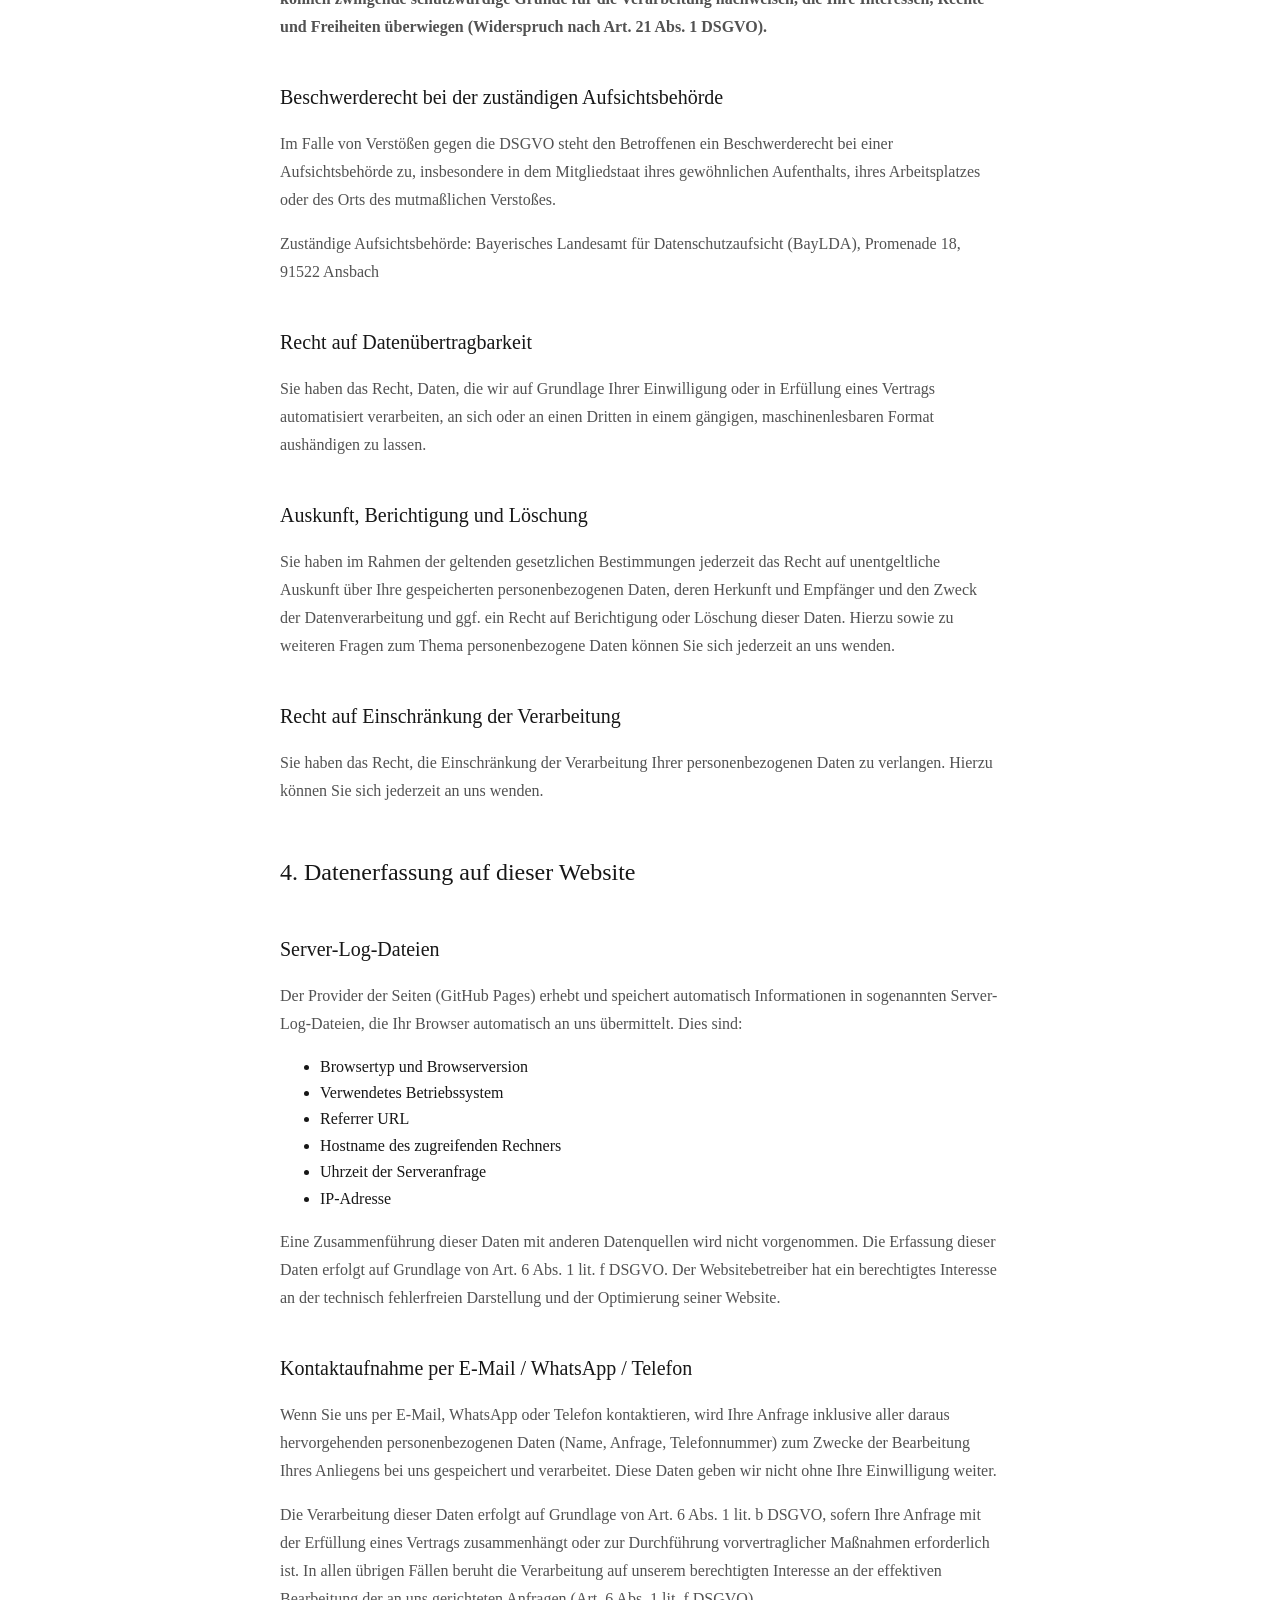
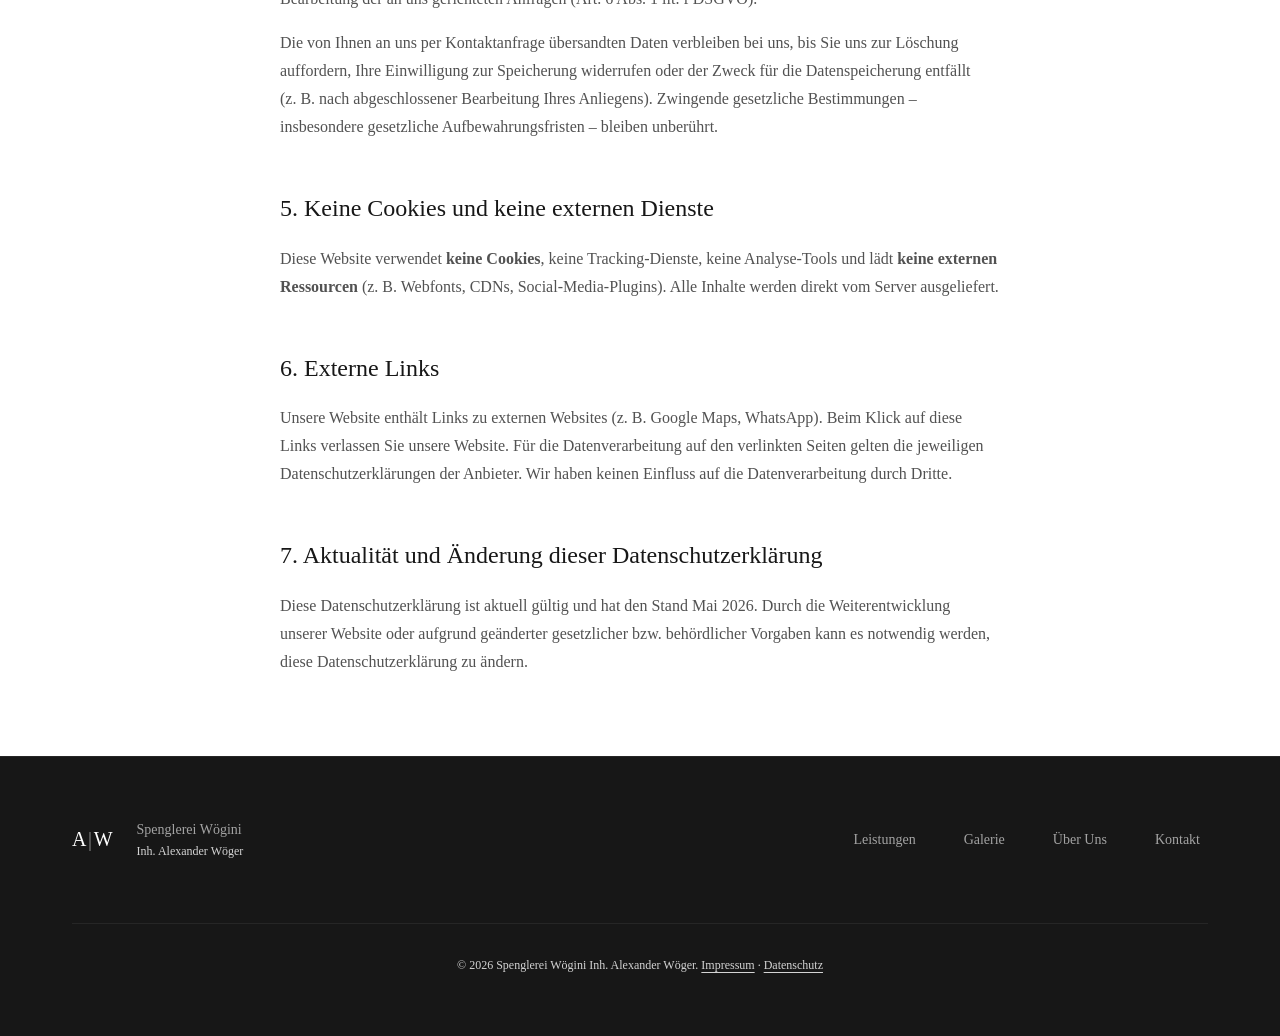
==== commit 13c16969: "update company name" ====
--- a/datenschutz.html
+++ b/datenschutz.html
@@ -77,7 +77,7 @@
           <h3>Hinweis zur verantwortlichen Stelle</h3>
           <p>Die verantwortliche Stelle für die Datenverarbeitung auf dieser Website ist:</p>
           <p>
-            Spenglerei Alexander Wöger<br>
+            Spenglerei Wögini Inh. Alexander Wöger<br>
             Maybachstraße 1<br>
             89233 Neu-Ulm (Burlafingen)<br>
             E-Mail: <a href="mailto:info@spenglerei-woegini.de">info@spenglerei-woegini.de</a><br>
@@ -159,7 +159,7 @@
           <a href="/#kontakt">Kontakt</a>
         </div>
         <div class="footer-legal">
-          <p>&copy; 2026 Spenglerei Alexander Wöger. <a href="impressum.html">Impressum</a> · <a href="datenschutz.html">Datenschutz</a></p>
+          <p>&copy; 2026 Spenglerei Wögini Inh. Alexander Wöger. <a href="impressum.html">Impressum</a> · <a href="datenschutz.html">Datenschutz</a></p>
         </div>
       </div>
     </div>
--- a/style.css
+++ b/style.css
@@ -19,7 +19,7 @@
   --gray-200: #e5e5e5;
   --gray-300: #d4d4d4;
   --gray-400: #a3a3a3;
-  --gray-500: #737373;
+  --gray-500: #636363;
   --gray-600: #525252;
   --gray-700: #404040;
   --gray-800: #262626;
@@ -111,7 +111,7 @@
 html {
   font-size: 16px;
   scroll-behavior: smooth;
-  scroll-padding-top: calc(var(--nav-height) + var(--space-12));
+  scroll-padding-top: var(--nav-height);
 }
 
 body {
@@ -156,6 +156,25 @@
 /* --- Scroll Margin for Anchor Navigation --- */
 [id] {
   scroll-margin-top: calc(var(--nav-height) + var(--space-12));
+}
+
+/* --- Skip Link (Accessibility) --- */
+.skip-link {
+  position: absolute;
+  top: -100%;
+  left: var(--space-4);
+  z-index: var(--z-modal);
+  padding: var(--space-3) var(--space-6);
+  background: var(--color-accent);
+  color: var(--white);
+  font-size: var(--text-sm);
+  border-radius: 0 0 4px 4px;
+  transition: top var(--duration-fast) var(--ease-out);
+}
+
+.skip-link:focus {
+  top: 0;
+  color: var(--white);
 }
 
 /* --- Container --- */
@@ -310,6 +329,21 @@
   padding: var(--space-2) 0;
   position: relative;
   transition: color var(--duration-fast) var(--ease-out);
+}
+
+.nav-menu a.is-active {
+  color: var(--color-text-primary);
+}
+
+.nav-menu a.is-active::after {
+  width: 100%;
+}
+
+.nav-menu .btn.is-active {
+  color: var(--color-text-primary);
+  background-color: transparent;
+  border: 1px solid var(--color-text-primary);
+  box-shadow: none;
 }
 
 .nav-menu a::after {
@@ -562,8 +596,8 @@
 .hero-portrait-frame {
   position: relative;
   width: 100%;
-  max-width: 520px;
-  aspect-ratio: 4 / 3;
+  max-width: 400px;
+  aspect-ratio: 4 / 5;
   overflow: hidden;
   /* Multi-layer 3D shadow for depth */
   box-shadow: var(--shadow-3d);
@@ -626,6 +660,8 @@
   padding: var(--space-20) 0;
   background-color: var(--color-surface);
   position: relative;
+  content-visibility: auto;
+  contain-intrinsic-size: auto 800px;
 }
 
 .services-grid {
@@ -808,6 +844,8 @@
   padding: var(--space-20) 0;
   background-color: var(--color-surface);
   position: relative;
+  content-visibility: auto;
+  contain-intrinsic-size: auto 700px;
 }
 
 /* Subtle texture */
@@ -995,6 +1033,7 @@
   margin: 0;
   box-shadow: var(--shadow-md);
   cursor: grab;
+  contain: layout style;
   /* 3D lift on hover */
   transform: perspective(600px) translateZ(0);
   transition: 
@@ -1159,6 +1198,7 @@
    =================================================== */
 .site-footer {
   padding: var(--space-12) 0;
+  padding-bottom: calc(var(--space-12) + env(safe-area-inset-bottom));
   background-color: var(--gray-900);
   border-top: 1px solid var(--gray-800);
 }
@@ -1199,7 +1239,7 @@
 
 .footer-brand small {
   font-size: var(--text-xs);
-  color: var(--gray-500);
+  color: var(--gray-300);
 }
 
 .footer-links {
@@ -1223,8 +1263,17 @@
 
 .footer-legal p {
   font-size: var(--text-xs);
-  color: var(--gray-500);
+  color: var(--gray-300);
   margin-top: var(--space-2);
+}
+
+.footer-legal a {
+  color: var(--gray-300);
+  transition: color var(--duration-fast) var(--ease-out);
+}
+
+.footer-legal a:hover {
+  color: var(--white);
 }
 
 /* ===================================================
@@ -1251,7 +1300,6 @@
   transition:
     opacity 0.7s var(--ease-out),
     transform 0.7s var(--ease-out);
-  will-change: opacity, transform;
 }
 
 [data-reveal="up"] {
@@ -1440,6 +1488,8 @@
       transform var(--duration-base) var(--ease-out),
       opacity var(--duration-base) var(--ease-out);
     z-index: var(--z-overlay);
+    overscroll-behavior: contain;
+    padding-bottom: env(safe-area-inset-bottom);
   }
 
   .nav-menu.is-open {
@@ -1463,6 +1513,12 @@
   .hero {
     padding-top: calc(var(--nav-height) + var(--space-8));
     padding-bottom: var(--space-12);
+  }
+
+  /* Disable expensive pseudo-element textures on mobile */
+  .hero::before,
+  .hero::after {
+    display: none;
   }
 
   .hero-inner {
@@ -1582,7 +1638,7 @@
   .service-card-btn {
     grid-column: 1 / -1;
     font-size: var(--text-xs);
-    min-height: 40px;
+    min-height: 44px;
     padding: var(--space-2) 0;
     border-top: 1px solid var(--color-border-subtle);
     border-bottom: none;
@@ -1914,6 +1970,8 @@
 .kundenstimmen {
   padding: var(--space-20) 0;
   background-color: var(--color-surface-alt);
+  content-visibility: auto;
+  contain-intrinsic-size: auto 400px;
 }
 
 .testimonials-grid {
@@ -1981,8 +2039,8 @@
   color: var(--color-text-secondary);
   font-style: italic;
   max-width: 640px;
-  margin: var(--space-6) auto 0;
-  min-height: 60px;
+  margin: 0 auto;
+  min-height: 0;
   opacity: 0;
   transform: translateY(-4px);
   transition: opacity var(--duration-base) var(--ease-out), transform var(--duration-base) var(--ease-out);
@@ -2080,15 +2138,16 @@
 }
 
 .btn-whatsapp {
-  background-color: transparent;
+  background-color: rgba(37, 211, 102, 0.1);
   color: var(--white);
-  border: 1px solid rgba(255,255,255,0.4);
+  border: 1px solid rgba(37, 211, 102, 0.4);
   box-shadow: none;
 }
 
 .btn-whatsapp:hover {
-  background-color: rgba(255,255,255,0.1);
+  background-color: rgba(37, 211, 102, 0.2);
   color: var(--white);
+  border-color: rgba(37, 211, 102, 0.7);
 }
 
 /* ===================================================
@@ -2131,6 +2190,14 @@
   margin: var(--space-8) auto 0;
 }
 
+.legal-content h2 {
+  font-family: var(--font-display);
+  font-size: var(--text-2xl);
+  font-weight: 400;
+  margin: var(--space-12) 0 var(--space-4);
+  color: var(--color-text-primary);
+}
+
 .legal-content h3 {
   font-family: var(--font-display);
   font-size: var(--text-xl);
@@ -2168,11 +2235,11 @@
 
 .footer-legal p {
   font-size: var(--text-xs);
-  color: var(--gray-500);
+  color: var(--gray-300);
 }
 
 .footer-legal a {
-  color: var(--gray-400);
+  color: var(--gray-300);
   text-decoration: underline;
   text-underline-offset: 3px;
 }
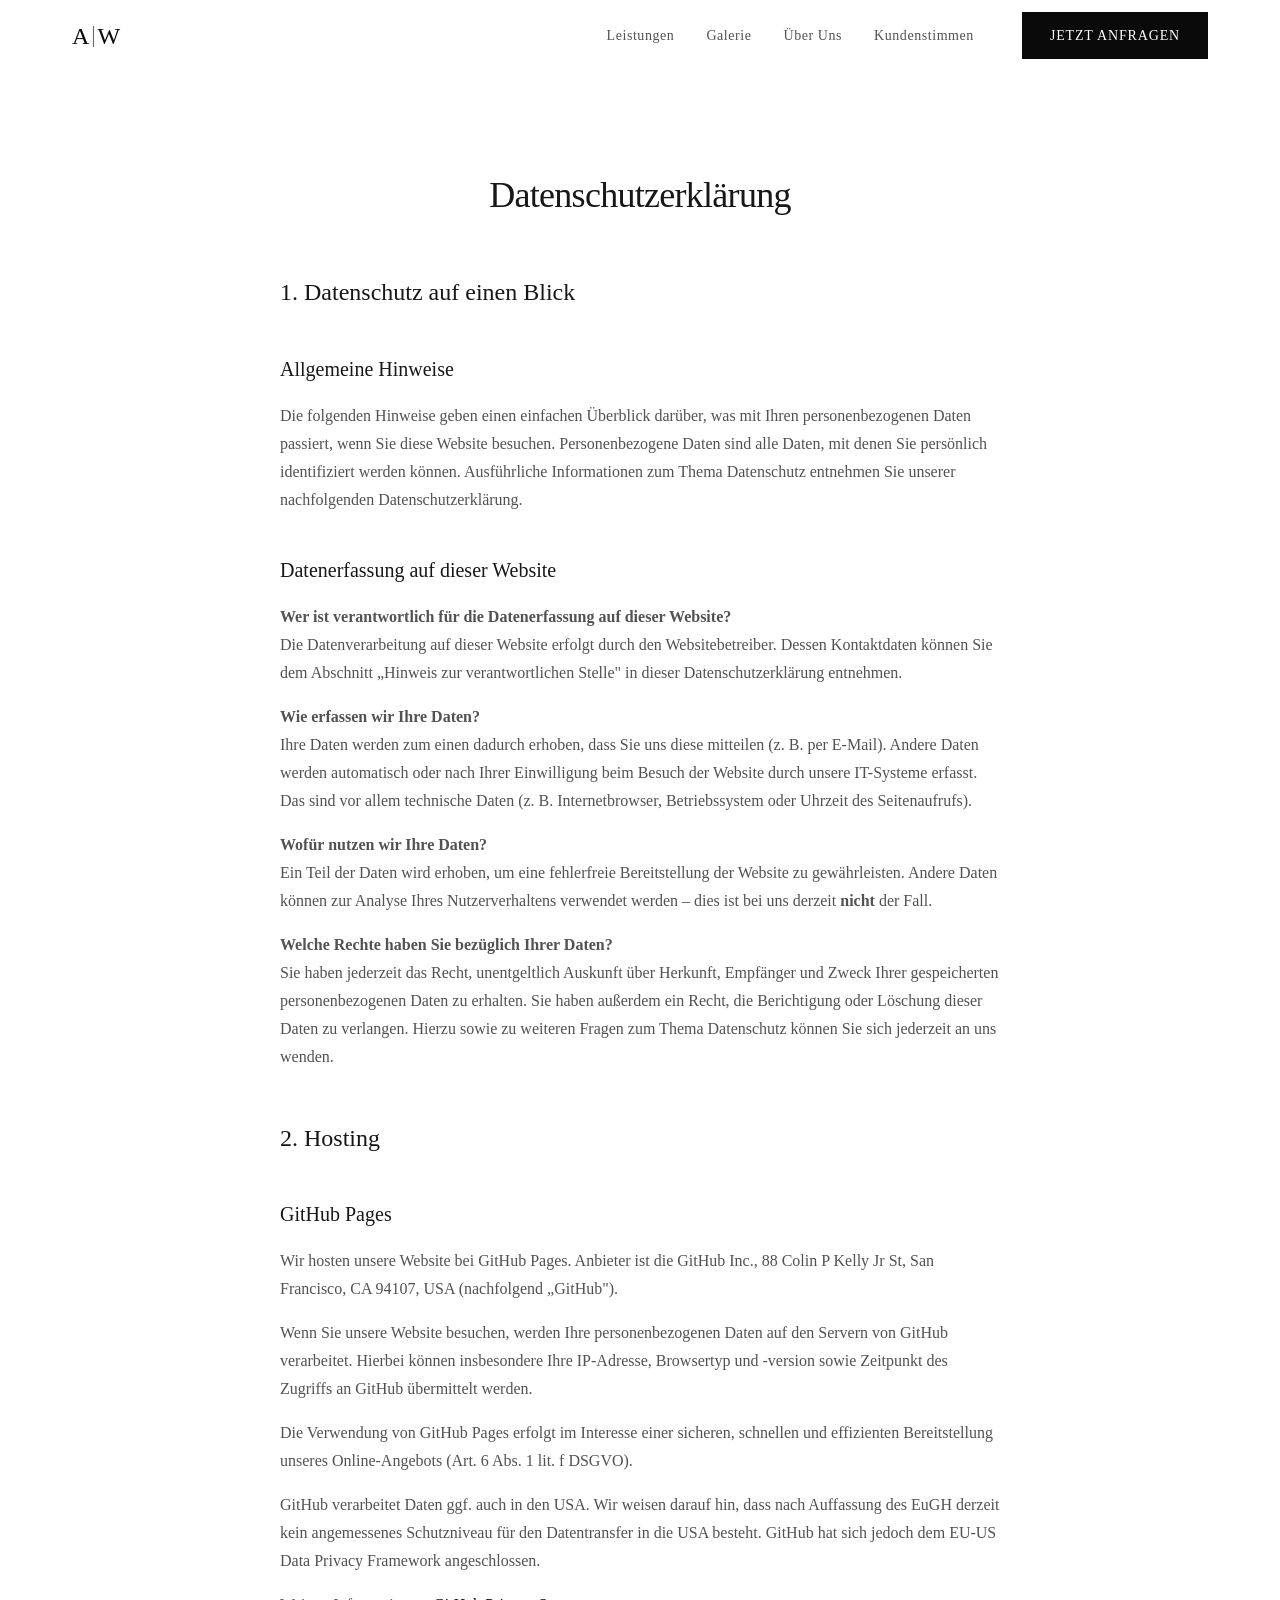
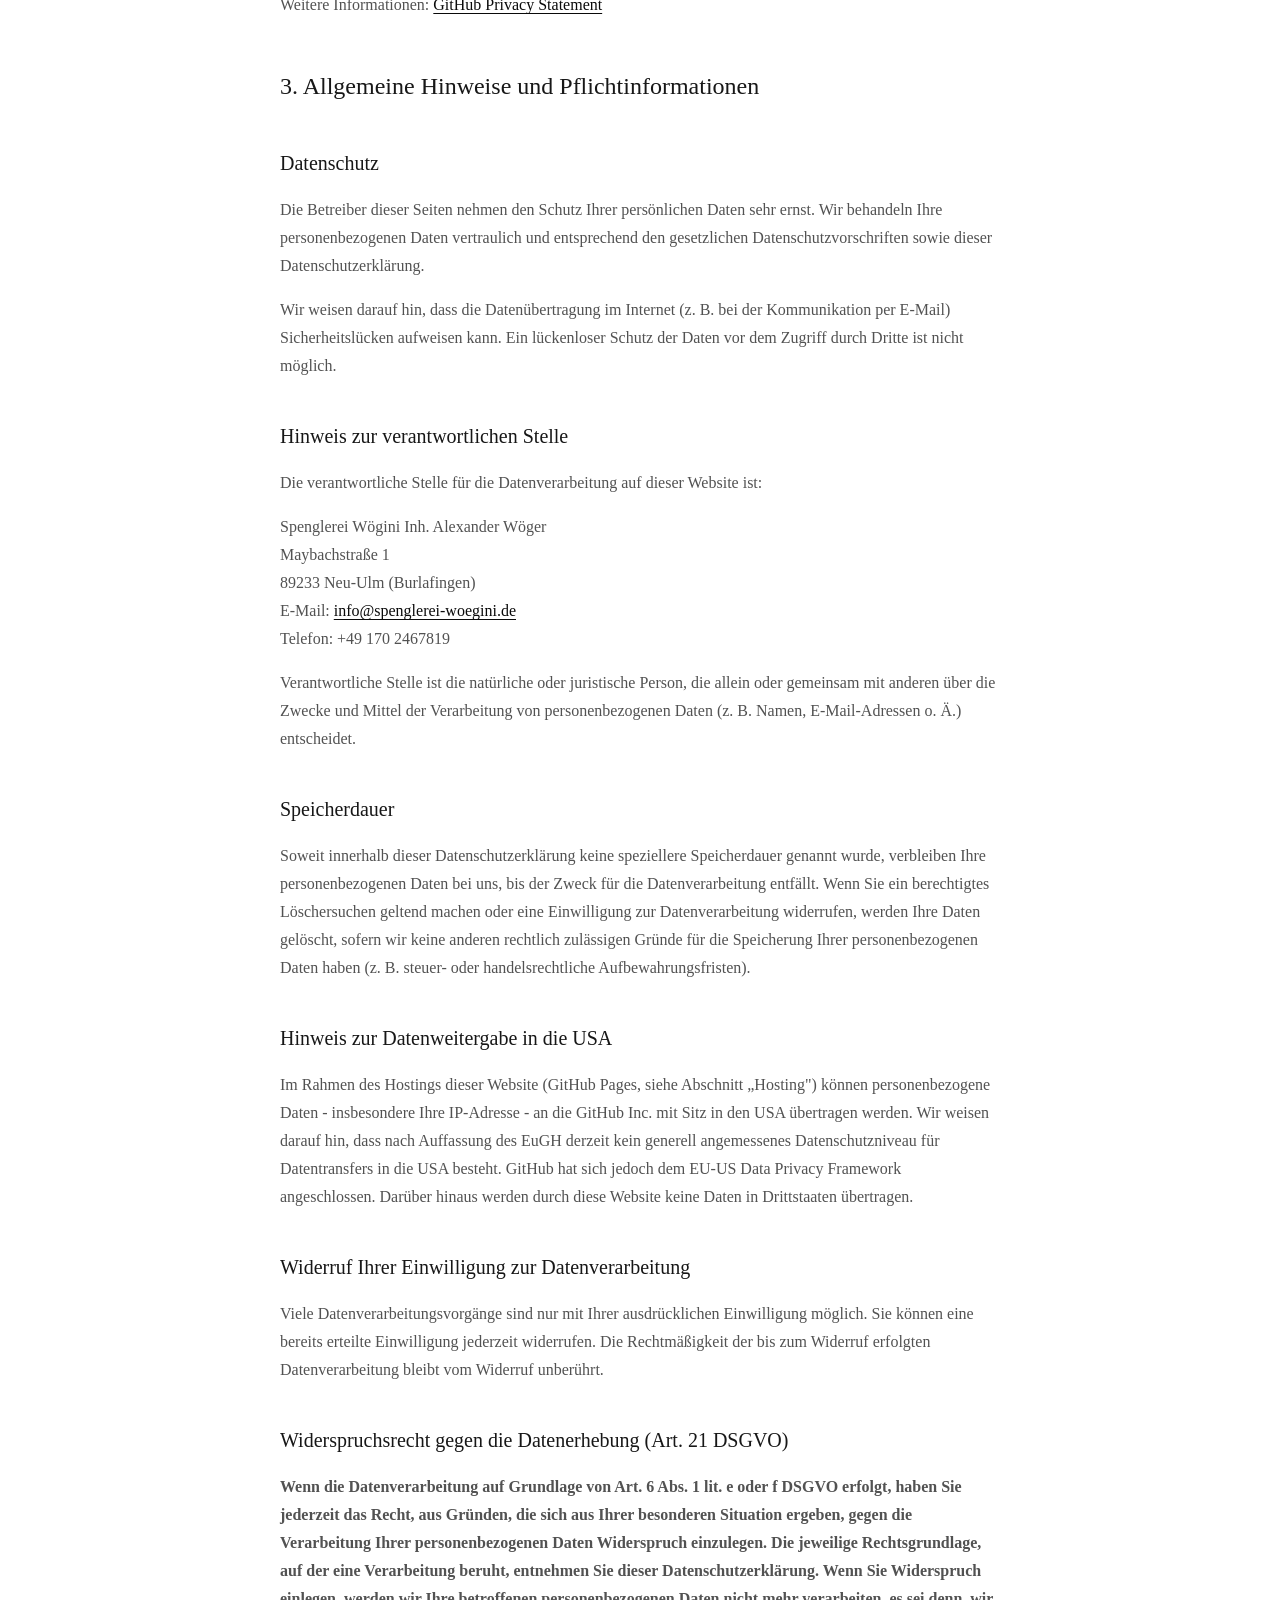
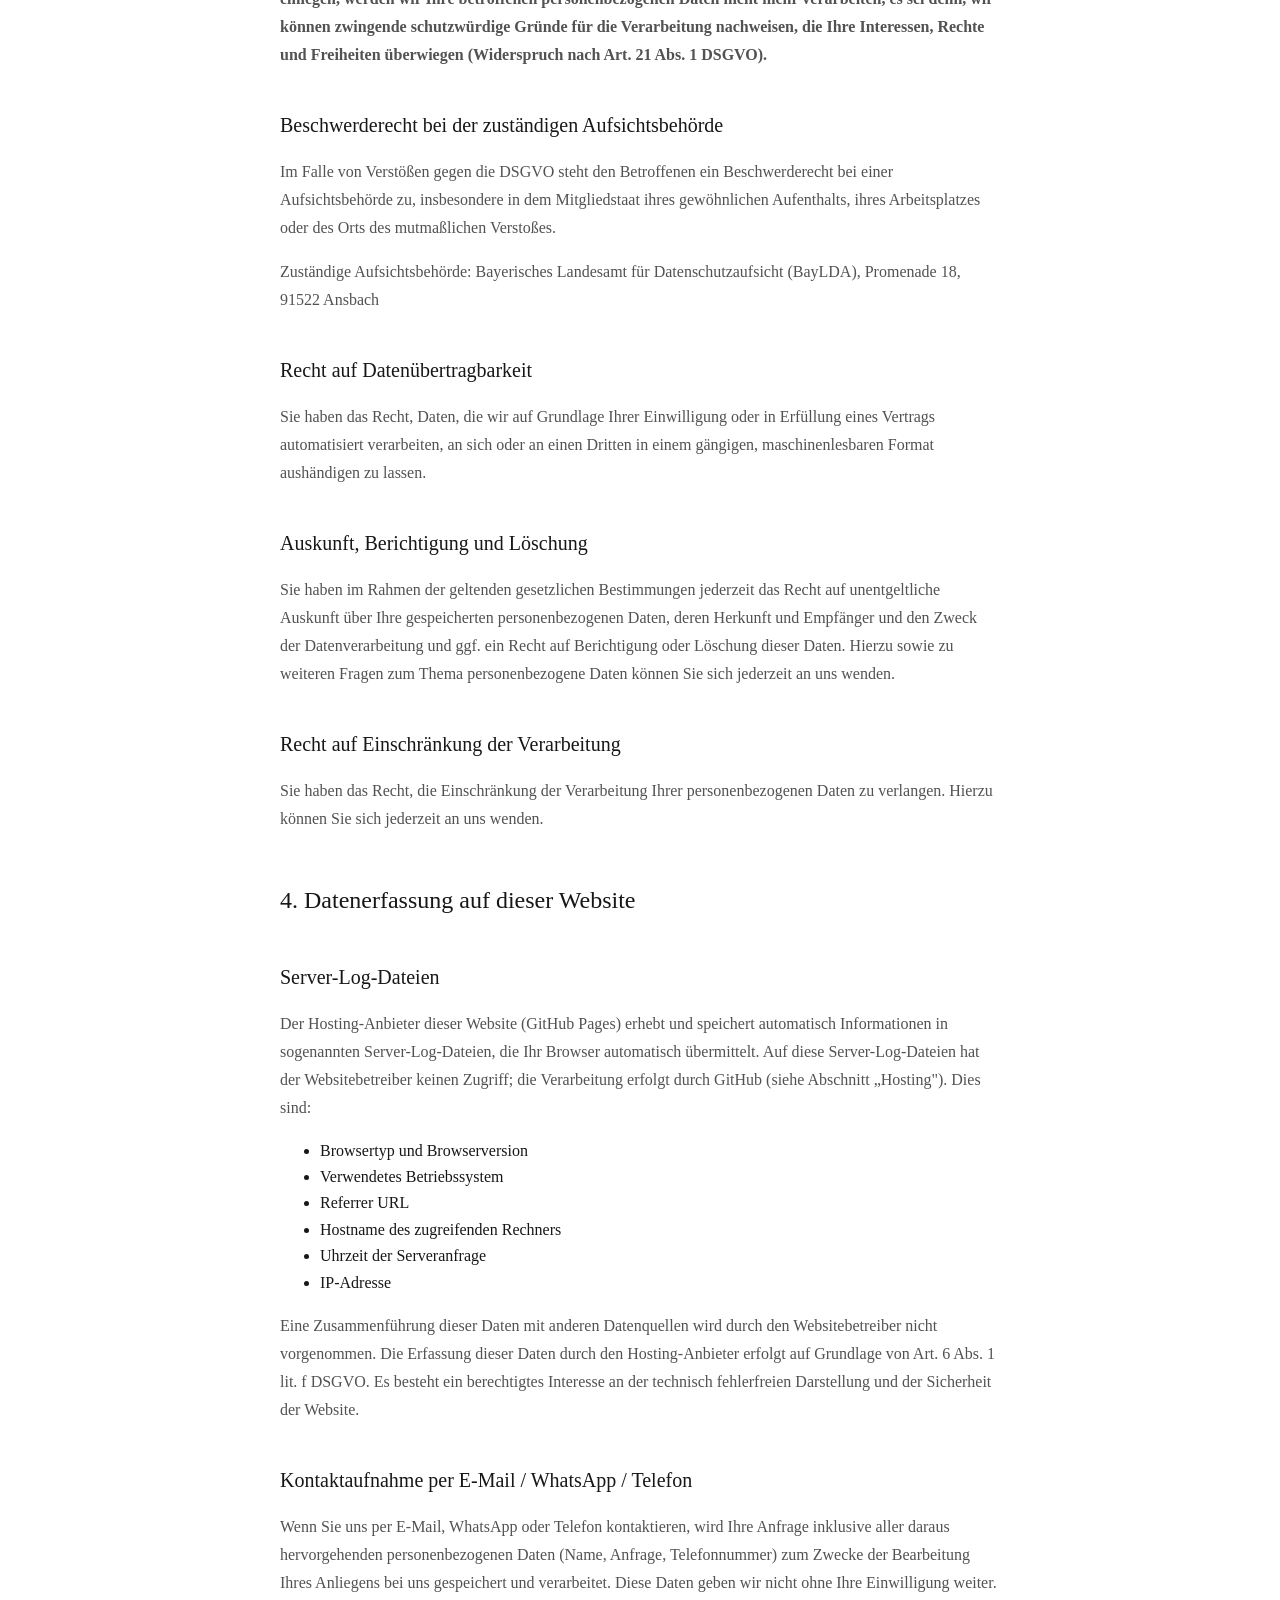
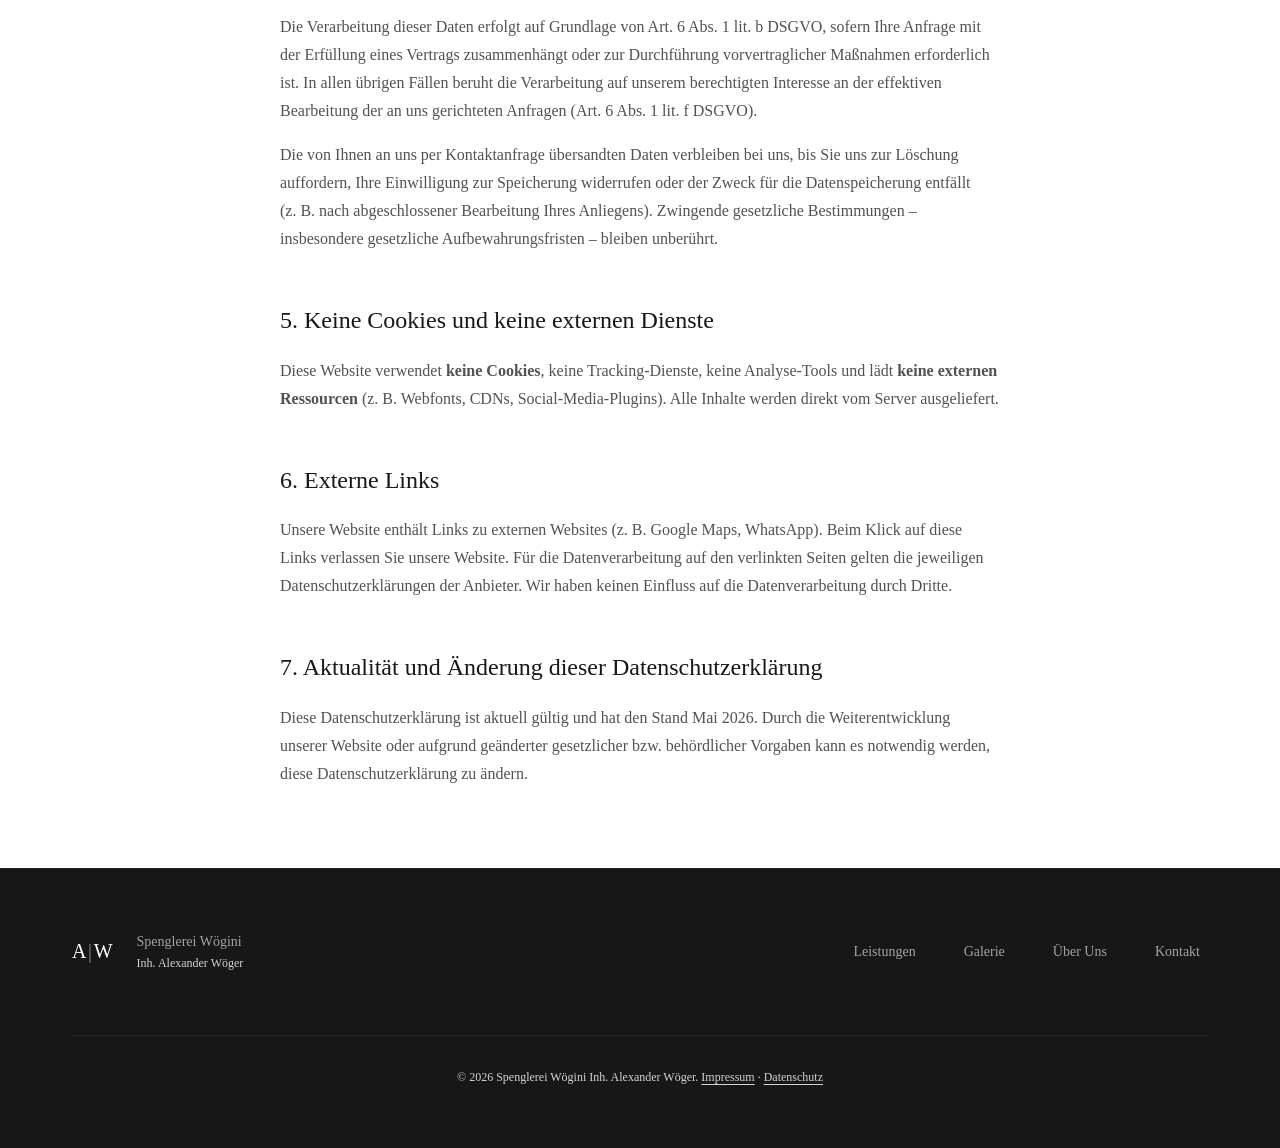
==== commit bf5563fb: "fixes" ====
--- a/datenschutz.html
+++ b/datenschutz.html
@@ -88,8 +88,8 @@
           <h3>Speicherdauer</h3>
           <p>Soweit innerhalb dieser Datenschutzerklärung keine speziellere Speicherdauer genannt wurde, verbleiben Ihre personenbezogenen Daten bei uns, bis der Zweck für die Datenverarbeitung entfällt. Wenn Sie ein berechtigtes Löschersuchen geltend machen oder eine Einwilligung zur Datenverarbeitung widerrufen, werden Ihre Daten gelöscht, sofern wir keine anderen rechtlich zulässigen Gründe für die Speicherung Ihrer personenbezogenen Daten haben (z.&nbsp;B. steuer- oder handelsrechtliche Aufbewahrungsfristen).</p>
 
-          <h3>Hinweis zur Datenweitergabe in die USA und sonstige Drittstaaten</h3>
-          <p>Wir verwenden unter anderem Tools von Unternehmen mit Sitz in den USA oder sonstigen datenschutzrechtlich nicht sicheren Drittstaaten. Wenn diese Tools aktiv sind, können Ihre personenbezogene Daten in diese Drittstaaten übertragen und dort verarbeitet werden. Wir weisen darauf hin, dass in diesen Ländern kein mit der EU vergleichbares Datenschutzniveau garantiert werden kann.</p>
+          <h3>Hinweis zur Datenweitergabe in die USA</h3>
+          <p>Im Rahmen des Hostings dieser Website (GitHub Pages, siehe Abschnitt „Hosting") können personenbezogene Daten - insbesondere Ihre IP-Adresse - an die GitHub Inc. mit Sitz in den USA übertragen werden. Wir weisen darauf hin, dass nach Auffassung des EuGH derzeit kein generell angemessenes Datenschutzniveau für Datentransfers in die USA besteht. GitHub hat sich jedoch dem EU-US Data Privacy Framework angeschlossen. Darüber hinaus werden durch diese Website keine Daten in Drittstaaten übertragen.</p>
 
           <h3>Widerruf Ihrer Einwilligung zur Datenverarbeitung</h3>
           <p>Viele Datenverarbeitungsvorgänge sind nur mit Ihrer ausdrücklichen Einwilligung möglich. Sie können eine bereits erteilte Einwilligung jederzeit widerrufen. Die Rechtmäßigkeit der bis zum Widerruf erfolgten Datenverarbeitung bleibt vom Widerruf unberührt.</p>
@@ -113,7 +113,7 @@
           <h2>4. Datenerfassung auf dieser Website</h2>
 
           <h3>Server-Log-Dateien</h3>
-          <p>Der Provider der Seiten (GitHub Pages) erhebt und speichert automatisch Informationen in sogenannten Server-Log-Dateien, die Ihr Browser automatisch an uns übermittelt. Dies sind:</p>
+          <p>Der Hosting-Anbieter dieser Website (GitHub Pages) erhebt und speichert automatisch Informationen in sogenannten Server-Log-Dateien, die Ihr Browser automatisch übermittelt. Auf diese Server-Log-Dateien hat der Websitebetreiber keinen Zugriff; die Verarbeitung erfolgt durch GitHub (siehe Abschnitt „Hosting"). Dies sind:</p>
           <ul>
             <li>Browsertyp und Browserversion</li>
             <li>Verwendetes Betriebssystem</li>
@@ -122,7 +122,7 @@
             <li>Uhrzeit der Serveranfrage</li>
             <li>IP-Adresse</li>
           </ul>
-          <p>Eine Zusammenführung dieser Daten mit anderen Datenquellen wird nicht vorgenommen. Die Erfassung dieser Daten erfolgt auf Grundlage von Art. 6 Abs. 1 lit. f DSGVO. Der Websitebetreiber hat ein berechtigtes Interesse an der technisch fehlerfreien Darstellung und der Optimierung seiner Website.</p>
+          <p>Eine Zusammenführung dieser Daten mit anderen Datenquellen wird durch den Websitebetreiber nicht vorgenommen. Die Erfassung dieser Daten durch den Hosting-Anbieter erfolgt auf Grundlage von Art. 6 Abs. 1 lit. f DSGVO. Es besteht ein berechtigtes Interesse an der technisch fehlerfreien Darstellung und der Sicherheit der Website.</p>
 
           <h3>Kontaktaufnahme per E-Mail / WhatsApp / Telefon</h3>
           <p>Wenn Sie uns per E-Mail, WhatsApp oder Telefon kontaktieren, wird Ihre Anfrage inklusive aller daraus hervorgehenden personenbezogenen Daten (Name, Anfrage, Telefonnummer) zum Zwecke der Bearbeitung Ihres Anliegens bei uns gespeichert und verarbeitet. Diese Daten geben wir nicht ohne Ihre Einwilligung weiter.</p>
